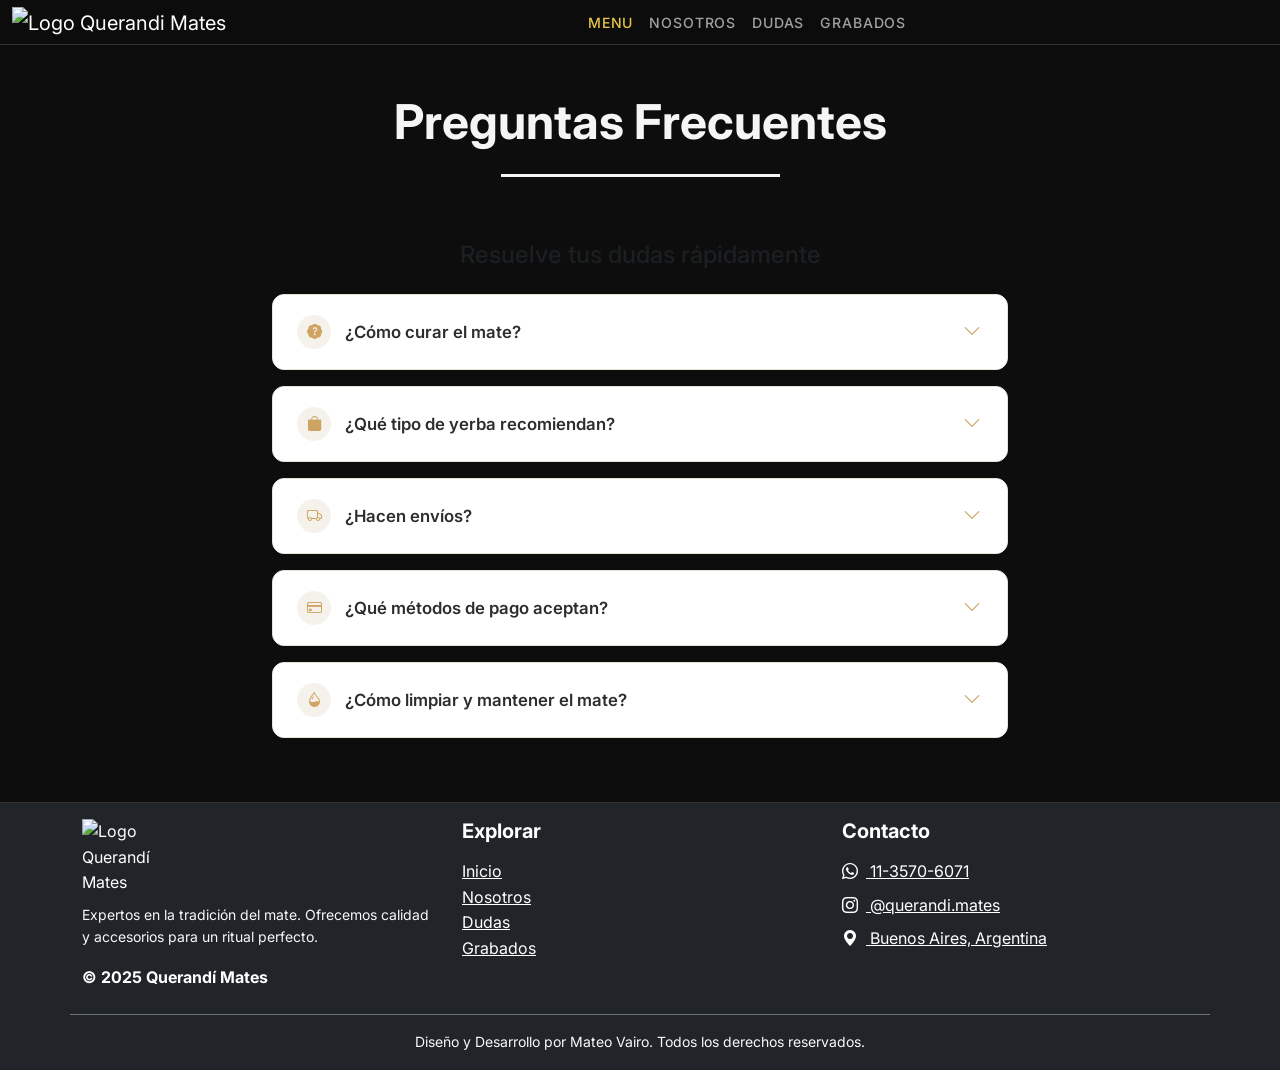
==== dudas.html @ 93b216c9 "Primer commit del nuevo proyecto" ====
<!DOCTYPE html>
<html lang="es">
<head>
<meta charset="UTF-8" />
<meta name="viewport" content="width=device-width, initial-scale=1" />
<link href="https://cdn.jsdelivr.net/npm/bootstrap@5.3.3/dist/css/bootstrap.min.css" rel="stylesheet"/>
<link rel="stylesheet" href="./css/style.css" />
<link rel="icon" href="imagenes/Logo.png" type="image/png">
<link rel="stylesheet" href="https://cdn.jsdelivr.net/npm/bootstrap-icons@1.11.3/font/bootstrap-icons.min.css">
<link rel="preconnect" href="https://fonts.googleapis.com">
<link rel="preconnect" href="https://fonts.gstatic.com" crossorigin>
<link href="https://fonts.googleapis.com/css2?family=Playfair+Display:wght@400;500;600;700&family=Inter:wght@300;400;500;600&display=swap" rel="stylesheet">
<meta name="description" content="Querandí Mates — productos de calidad para disfrutar el ritual del mate. Conocé nuestra historia y encontrá tu compañero ideal.">
<meta name="keywords" content="mate, bombilla, yerba, tienda, artesanal, Argentina">
<title>Querandí Mates | Dudas</title>

</head>
<body>
    <header>
    <nav class="navbar navbar-expand-lg navbar-dark bg-dark py-0">
        <div class="container-fluid">
            
            <button class="navbar-toggler" type="button" data-bs-toggle="collapse" data-bs-target="#navbarSupportedContent" aria-controls="navbarSupportedContent" aria-expanded="false" aria-label="Toggle navigation">
                <span class="navbar-toggler-icon"></span>
            </button>
            
            <a class="navbar-brand mx-auto order-0 order-lg-0" href="index.html">
                <img src="imagenes/Logo.png" alt="Logo Querandi Mates" class="logo-nav">
            </a>

            <div class="collapse navbar-collapse justify-content-center order-1" id="navbarSupportedContent">
                
                <ul class="navbar-nav mb-2 mb-lg-0">
                    <li class="nav-item">
                        <a class="nav-link active" aria-current="page" href="index.html">Menu</a>
                    </li>
                    <li class="nav-item">
                        <a class="nav-link" href="nosotros.html">Nosotros</a>
                    </li>
                    <li class="nav-item">
                        <a class="nav-link" href="dudas.html">Dudas</a>
                    </li>
                    <li class="nav-item">
                        <a class="nav-link" href="grabados.html">Grabados</a>
                    </li>
                </ul>
                
            </div>
            
            <div class="d-flex w-100 d-lg-none"></div>

        </div>
    </nav>
</header>

    <!-- ❓ SECCIÓN PREGUNTAS FRECUENTES (Actualizada con .faq-section) -->
    <main class="faq-section container my-5">
    <h1 class="text-center mb-2 display-5 fw-bold">Preguntas Frecuentes</h1>
    
    <div class="d-flex justify-content-center mb-5">
        <hr class="w-25 border-querandi border-3 opacity-100">
    </div>
    
    <div class="row justify-content-center">
        <div class="col-lg-10 col-xl-8">
            <h2 class="h4 mb-4 text-center text-muted">Resuelve tus dudas rápidamente</h2>
            
            <div class="accordion" id="faqAccordion">
                
                <!-- Pregunta 1 -->
                <div class="accordion-item shadow-sm mb-3">
                    <h2 class="accordion-header">
                        <button class="accordion-button collapsed" type="button" data-bs-toggle="collapse" data-bs-target="#collapseOne" aria-expanded="false" aria-controls="collapseOne">
                            <span class="faq-icon-wrapper"><i class="bi bi-patch-question-fill"></i></span> ¿Cómo curar el mate?
                        </button>
                    </h2>
                    <div id="collapseOne" class="accordion-collapse collapse" data-bs-parent="#faqAccordion">
                        <div class="accordion-body">
                            <p><strong>Cómo curar un mate de calabaza : </strong>Antes del primer uso, llenalo con yerba usada y agua tibia. Dejalo reposar 24 horas, retirás la yerba, raspás suavemente el interior y enjuagalo. Luego, dejalo secar boca arriba en un lugar ventilado. ¡Ya está listo para disfrutar!</p>
                            <p class="mb-0"><strong>Cómo curar un mate de algarrobo : </strong>Antes del primer uso, aplicá una fina capa de aceite vegetal en el interior y dejalo actuar unas horas. Retirá el excedente y listo. Después de cada uso, enjuagalo, secá el exceso de agua y dejalo ventilar para conservar la madera en óptimas condiciones.</p>
                        </div>
                    </div>
                </div>

                <!-- Pregunta 2 -->
                <div class="accordion-item shadow-sm mb-3">
                    <h2 class="accordion-header">
                        <button class="accordion-button collapsed" type="button" data-bs-toggle="collapse" data-bs-target="#collapseTwo" aria-expanded="false" aria-controls="collapseTwo">
                            <span class="faq-icon-wrapper"><i class="bi bi-bag-fill"></i></span> ¿Qué tipo de yerba recomiendan?
                        </button>
                    </h2>
                    <div id="collapseTwo" class="accordion-collapse collapse" data-bs-parent="#faqAccordion">
                        <div class="accordion-body">
                            <dl class="row mb-0">
                                <dt class="col-sm-3 fw-bold">Canarias (sin palo)</dt>
                                <dd class="col-sm-9 text-muted">Uruguaya, intensa y amarga, ideal para quienes buscan un sabor fuerte y duradero. No tiene palo, lo que la hace más concentrada.</dd>
                                
                                <dt class="col-sm-3 fw-bold">Amanda Suave</dt>
                                <dd class="col-sm-9 text-muted">Argentina, con un sabor delicado y equilibrado, perfecta para quienes recién empiezan o prefieren algo más liviano.</dd>
                                
                                <dt class="col-sm-3 fw-bold">La Merced Barbacuá</dt>
                                <dd class="col-sm-9 text-muted mb-0">Sabor neutro y ahumado, ni muy fuerte ni muy suave, excelente para compartir en rondas largas sin saturar el paladar.</dd>
                            </dl>
                        </div>
                    </div>
                </div>

                <!-- Pregunta 3 -->
                <div class="accordion-item shadow-sm mb-3">
                    <h2 class="accordion-header">
                        <button class="accordion-button collapsed" type="button" data-bs-toggle="collapse" data-bs-target="#collapseThree" aria-expanded="false" aria-controls="collapseThree">
                            <span class="faq-icon-wrapper"><i class="bi bi-truck"></i></span> ¿Hacen envíos?
                        </button>
                    </h2>
                    <div id="collapseThree" class="accordion-collapse collapse" data-bs-parent="#faqAccordion">
                        <div class="accordion-body">
                            <p>Sí, realizamos envíos a todo el país a través de Correo Argentino, asegurando cobertura nacional y seguimiento del paquete. También contamos con opciones de mensajería privada según tu ubicación, para mayor comodidad. Los tiempos de entrega pueden variar, pero siempre te mantenemos informado. Tu pedido viaja seguro y llega a donde estés.</p>
                            <a href="https://wa.me/5491135706071" class="btn btn-sm btn-outline-gold mt-2">Consultar costos de envío exactos</a>
                        </div>
                    </div>
                </div>
                
                <!-- Pregunta 4 -->
                <div class="accordion-item shadow-sm mb-3">
                    <h2 class="accordion-header">
                        <button class="accordion-button collapsed" type="button" data-bs-toggle="collapse" data-bs-target="#collapseFive" aria-expanded="false" aria-controls="collapseFive">
                            <span class="faq-icon-wrapper"><i class="bi bi-credit-card"></i></span> ¿Qué métodos de pago aceptan?
                        </button>
                    </h2>
                    <div id="collapseFive" class="accordion-collapse collapse" data-bs-parent="#faqAccordion">
                        <div class="accordion-body">
                            <p>Aceptamos Mercado Pago, tarjetas de crédito/débito y transferencias bancarias.</p>
                            <div class="pagos__icons d-flex gap-3 align-items-center mt-3">
                                <img src="./imagenes/visa.png" alt="Visa" style="max-height: 25px;" />
                                <img src="./imagenes/mastercard.png" alt="Mastercard" style="max-height: 25px;" />
                                <img src="./imagenes/mercadopago.png" alt="Mercado Pago" style="max-height: 35px;" />
                            </div>
                        </div>
                    </div>
                </div>
                
                <!-- Pregunta 5 -->
                <div class="accordion-item shadow-sm mb-3">
                    <h2 class="accordion-header">
                        <button class="accordion-button collapsed" type="button" data-bs-toggle="collapse" data-bs-target="#collapseFour" aria-expanded="false" aria-controls="collapseFour">
                            <span class="faq-icon-wrapper"><i class="bi bi-droplet-half"></i></span> ¿Cómo limpiar y mantener el mate?
                        </button>
                    </h2>
                    <div id="collapseFour" class="accordion-collapse collapse" data-bs-parent="#faqAccordion">
                        <div class="accordion-body">
                            <p class="mb-0">Enjuagalo con agua caliente sin usar detergente. Para mates de calabaza, secá bien el interior después de cada uso y guardalo boca arriba para evitar hongos.</p>
                        </div>
                    </div>
                </div>

            </div>
        </div>
    </div>
</main>

<footer class="bg-dark py-3">
    <div class="container">
        <div class="row">
            
            <div class="col-md-4 mb-4 mb-md-0 text-center text-md-start">
                <img src="./imagenes/Logo.png" alt="Logo Querandí Mates" class="img-fluid mb-2" style="max-width: 80px;">
                <p class="text-light small">
                    Expertos en la tradición del mate. Ofrecemos calidad y accesorios para un ritual perfecto.
                </p>
                <p class="mb-0 fw-bold text-querandi">© 2025 Querandí Mates</p>
            </div>
            
            <div class="col-md-4 mb-4 mb-md-0 text-center text-md-start">
                <h5 class="fw-bold mb-3 text-querandi">Explorar</h5>
                <ul class="list-unstyled">
                    <li>
                        <a href="index.html" class="footer-nav-link">Inicio</a></li>
                    <li>
                        <a href="nosotros.html" class="footer-nav-link">Nosotros</a></li>
                    <li>
                        <a href="dudas.html" class="footer-nav-link">Dudas</a></li>
                    <li>
                        <a class="footer-nav-link" aria-current="page" href="grabados.html">Grabados</a>
                    </li>
                </ul>
            </div>
            
            <div class="col-md-4 text-center text-md-start">
                <h5 class="fw-bold mb-3 text-querandi">Contacto</h5>
                <ul class="list-unstyled">
                    <li class="mb-2">
                        <a href="https://wa.me/5491135706071" class="footer-nav-link" target="_blank">
                            <i class="bi bi-whatsapp me-2"></i> 11-3570-6071
                        </a>
                    </li>
                    <li class="mb-2">
                        <a href="https://www.instagram.com/querandi.mates/" class="footer-nav-link" target="_blank">
                            <i class="bi bi-instagram me-2"></i> @querandi.mates
                        </a>
                    </li>
                    <li class="mb-2">
                        <a href="" class="footer-nav-link">
                            <i class="bi bi-geo-alt-fill me-2"></i> Buenos Aires, Argentina
                        </a>
                    </li>
                </ul>
            </div>
            
        </div>
        
        <div class="row border-top pt-3 mt-4 border-secondary">
            <div class="col-12 text-center">
                <p class="text-light small mb-0">
                    Diseño y Desarrollo por Mateo Vairo. Todos los derechos reservados.
                </p>
            </div>
        </div>
    </div>
</footer>


<script src="https://cdn.jsdelivr.net/npm/bootstrap@5.3.3/dist/js/bootstrap.bundle.min.js"></script>
</body>
</html>
---- css/style.css ----
@charset "UTF-8";
/* ==========================================
   BY NTG — Estilos principales
   ========================================== */
:root {
  --negro: #0D0D0D;
  --gris-osc: #1A1A1A;
  --gris-med: #2A2A2A;
  --gris-brd: #333333;
  --acento: #E8C547;
  --acento-d: #C4A530;
  --blanco: #F5F5F5;
  --texto-suave: #A0A0A0;
  --font-display: 'Bebas Neue', sans-serif;
  --font-body: 'Inter', sans-serif;
  --radius: 10px;
  --trans: 0.28s ease;
}

*, *::before, *::after {
  box-sizing: border-box;
  margin: 0;
  padding: 0;
}

body {
  background: var(--negro);
  color: var(--blanco);
  font-family: var(--font-body);
  line-height: 1.6;
}

/* ── NAVBAR ── */
.navbar {
  background: rgba(13, 13, 13, 0.95) !important;
  border-bottom: 1px solid var(--gris-brd);
}

.navbar-brand img {
  height: 42px;
}

.nav-link {
  color: var(--texto-suave) !important;
  font-size: 0.88rem;
  letter-spacing: 0.06em;
  text-transform: uppercase;
  transition: color var(--trans);
}

.nav-link:hover,
.nav-link.active {
  color: var(--acento) !important;
}

.btn-turno-nav {
  background: var(--acento);
  color: var(--negro) !important;
  font-weight: 700;
  padding: 0.35rem 0.9rem;
  border-radius: 6px;
  font-size: 0.82rem;
  letter-spacing: 0.05em;
  transition: background var(--trans);
}

.btn-turno-nav:hover {
  background: var(--acento-d);
}

/* ── HERO ── */
.hero {
  min-height: 100vh;
  background: linear-gradient(135deg, #0D0D0D 0%, #1a1a1a 50%, #0D0D0D 100%);
  display: flex;
  align-items: center;
  justify-content: center;
  position: relative;
  overflow: hidden;
}

.hero::before {
  content: "";
  position: absolute;
  inset: 0;
  background: repeating-linear-gradient(45deg, transparent, transparent 60px, rgba(232, 197, 71, 0.03) 60px, rgba(232, 197, 71, 0.03) 61px);
  pointer-events: none;
}

.hero-acento-line {
  width: 60px;
  height: 3px;
  background: var(--acento);
  margin: 0 auto 1.5rem;
}

.hero h1 {
  font-family: var(--font-display);
  font-size: clamp(3.5rem, 10vw, 8rem);
  line-height: 0.95;
  letter-spacing: 0.02em;
  color: var(--blanco);
}

.hero h1 span {
  color: var(--acento);
}

.hero p {
  color: var(--texto-suave);
  font-size: 1.05rem;
  max-width: 480px;
  margin: 1.2rem auto 2rem;
}

.btn-hero {
  background: var(--acento);
  color: var(--negro);
  font-weight: 700;
  font-size: 1rem;
  padding: 0.85rem 2.2rem;
  border-radius: var(--radius);
  text-decoration: none;
  display: inline-block;
  transition: transform var(--trans), background var(--trans);
  letter-spacing: 0.04em;
}

.btn-hero:hover {
  background: var(--acento-d);
  transform: translateY(-2px);
  color: var(--negro);
}

/* ── SECCIÓN SERVICIOS ── */
.seccion-titulo {
  font-family: var(--font-display);
  font-size: clamp(2rem, 5vw, 3.2rem);
  letter-spacing: 0.04em;
  color: var(--blanco);
}

.seccion-titulo span {
  color: var(--acento);
}

.separador {
  width: 48px;
  height: 3px;
  background: var(--acento);
  border-radius: 2px;
  margin: 0 auto 2.5rem;
}

/* ── FILTROS ── */
.btn-filtro {
  background: var(--gris-med);
  color: var(--texto-suave);
  border: 1px solid var(--gris-brd);
  border-radius: 50px;
  padding: 0.45rem 1.2rem;
  font-size: 0.82rem;
  cursor: pointer;
  transition: all var(--trans);
  white-space: nowrap;
}

.btn-filtro:hover,
.btn-filtro.activo {
  background: var(--acento);
  color: var(--negro);
  border-color: var(--acento);
  font-weight: 600;
}

/* ── CARDS DE SERVICIO ── */
.servicio-card {
  background: var(--gris-osc);
  border: 1px solid var(--gris-brd);
  border-radius: var(--radius);
  transition: transform var(--trans), border-color var(--trans), box-shadow var(--trans);
  height: 100%;
  display: flex;
  flex-direction: column;
  overflow: hidden;
}

.servicio-card:hover {
  transform: translateY(-5px);
  border-color: var(--acento);
  box-shadow: 0 12px 35px rgba(232, 197, 71, 0.12);
}

.card-badge {
  display: inline-block;
  font-size: 0.72rem;
  font-weight: 600;
  letter-spacing: 0.08em;
  text-transform: uppercase;
  padding: 0.25rem 0.75rem;
  border-radius: 4px;
  margin-bottom: 0.8rem;
}

.badge-polarizado {
  background: rgba(100, 149, 237, 0.15);
  color: #6495ED;
}

.badge-estetica {
  background: rgba(147, 112, 219, 0.15);
  color: #9370DB;
}

.badge-detailing {
  background: rgba(232, 197, 71, 0.15);
  color: var(--acento);
}

.badge-lavado {
  background: rgba(64, 224, 208, 0.15);
  color: #40E0D0;
}

.badge-combo {
  background: rgba(255, 127, 80, 0.15);
  color: #FF7F50;
}

.card-body-byntg {
  padding: 1.4rem;
  flex: 1;
  display: flex;
  flex-direction: column;
}

.card-nombre {
  font-size: 1.05rem;
  font-weight: 600;
  color: var(--blanco);
  margin-bottom: 0.4rem;
}

.card-desc {
  font-size: 0.83rem;
  color: var(--texto-suave);
  flex: 1;
  margin-bottom: 1rem;
}

.card-vehiculos {
  display: flex;
  flex-wrap: wrap;
  gap: 0.35rem;
  margin-bottom: 1rem;
}

.tag-vehiculo {
  font-size: 0.72rem;
  padding: 0.2rem 0.6rem;
  background: var(--gris-med);
  color: var(--texto-suave);
  border-radius: 4px;
  border: 1px solid var(--gris-brd);
}

.card-precio {
  font-family: var(--font-display);
  font-size: 1.8rem;
  color: var(--acento);
  line-height: 1;
  margin-bottom: 1rem;
}

.card-precio small {
  font-family: var(--font-body);
  font-size: 0.72rem;
  color: var(--texto-suave);
  display: block;
  margin-top: 0.2rem;
}

.btn-sacar-turno {
  background: transparent;
  color: var(--acento);
  border: 1.5px solid var(--acento);
  border-radius: var(--radius);
  padding: 0.6rem;
  font-size: 0.88rem;
  font-weight: 600;
  text-align: center;
  cursor: pointer;
  transition: all var(--trans);
  text-decoration: none;
  display: block;
}

.btn-sacar-turno:hover {
  background: var(--acento);
  color: var(--negro);
}

#sinResultados {
  display: none;
  text-align: center;
  padding: 3rem 0;
  color: var(--texto-suave);
  font-size: 1rem;
}

/* ── CTA TURNO ── */
.cta-turno {
  background: linear-gradient(135deg, var(--gris-osc), var(--gris-med));
  border: 1px solid var(--gris-brd);
  border-radius: 16px;
  padding: 3rem 2rem;
  text-align: center;
}

.cta-turno h3 {
  font-family: var(--font-display);
  font-size: 2.2rem;
}

.cta-turno h3 span {
  color: var(--acento);
}

.cta-turno p {
  color: var(--texto-suave);
  max-width: 420px;
  margin: 0.8rem auto 1.8rem;
  font-size: 0.95rem;
}

.btn-cta {
  background: var(--acento);
  color: var(--negro);
  font-weight: 700;
  padding: 0.9rem 2.4rem;
  border-radius: var(--radius);
  text-decoration: none;
  display: inline-block;
  font-size: 1rem;
  transition: background var(--trans), transform var(--trans);
}

.btn-cta:hover {
  background: var(--acento-d);
  transform: translateY(-2px);
  color: var(--negro);
}

/* ── FOOTER ── */
footer {
  background: var(--gris-osc);
  border-top: 1px solid var(--gris-brd);
}

.footer-link {
  color: var(--texto-suave);
  text-decoration: none;
  font-size: 0.88rem;
  display: block;
  margin-bottom: 0.5rem;
  transition: color var(--trans);
}

.footer-link:hover {
  color: var(--acento);
}

.footer-titulo {
  font-family: var(--font-display);
  font-size: 1.2rem;
  color: var(--acento);
  margin-bottom: 1rem;
  letter-spacing: 0.06em;
}

.footer-copy {
  color: var(--texto-suave);
  font-size: 0.78rem;
}

/* ── RESPONSIVE ── */
@media (max-width: 768px) {
  .filtros-scroll {
    overflow-x: auto;
    flex-wrap: nowrap !important;
    padding-bottom: 0.5rem;
  }
  .btn-filtro {
    flex-shrink: 0;
  }
}
.navbar {
  padding: 18px 0;
  background: rgba(255, 255, 255, 0.9);
  backdrop-filter: blur(10px);
  box-shadow: 0 2px 10px rgba(0, 0, 0, 0.05);
}
.navbar .navbar-brand img {
  height: 55px;
}
.navbar .nav-link {
  color: #FFFFFF;
  font-weight: 500;
  transition: 0.4s ease;
  position: relative;
  padding-bottom: 5px;
}
.navbar .nav-link:hover {
  color: #6F4E37;
}
.navbar .nav-link::after {
  content: "";
  position: absolute;
  bottom: 0px;
  left: 0px;
  width: 0px;
  height: 2px;
  background: var(--color-primary);
  transition: var(--transition-base);
}
.navbar .nav-link:hover::after {
  width: 100%;
}

.logo-nav {
  height: 55px;
  width: 55px;
  -o-object-fit: contain;
     object-fit: contain;
  border-radius: 0;
}

.logo {
  transition: transform 0.3s ease;
}
.logo:hover {
  transform: scale(1.05);
}

footer {
  background-color: #1A1A1A;
  color: #FFFFFF;
  padding: 30px 0;
}
footer .footer-nav-link {
  color: #FFFFFF;
  transition: 0.4s ease;
}
footer .footer-nav-link:hover {
  color: #6F4E37;
}

.hero-section {
  width: 100%;
  min-height: 100vh;
  background-image: url("../imagenes/imagen_mate_tradicion.jpg");
  background-size: cover;
  background-position: center;
  position: relative;
  display: flex;
  align-items: center;
  justify-content: center;
  overflow: hidden;
  margin: 0;
  padding: 0;
}
.hero-section .hero-overlay {
  position: absolute;
  inset: 0;
  background: rgba(0, 0, 0, 0.45);
  display: flex;
  align-items: center;
  justify-content: center;
}
.hero-section .hero-content {
  position: relative;
  z-index: 2;
  color: #FFFFFF;
  max-width: 700px;
}
.hero-section .hero-content h1 {
  font-size: 5rem;
  font-weight: 700;
  line-height: 1.1;
  margin-bottom: 25px;
}
.hero-section .hero-content p {
  font-size: 1.3rem;
  line-height: 1.8;
  margin-bottom: 35px;
  color: rgba(255, 255, 255, 0.9);
}
.hero-section .hero-content .btn {
  background-color: #4B3221;
  color: #FFFFFF;
  border: none;
  padding: 14px 36px;
  border-radius: 15px;
  font-weight: 600;
  transition: 0.4s ease;
}
.hero-section .hero-content .btn:hover {
  background-color: #6F4E37;
  transform: translateY(-3px);
}
@media (max-width: 768px) {
  .hero-section {
    min-height: 80vh;
  }
  .hero-section .hero-content h1 {
    font-size: 2.8rem;
  }
  .hero-section .hero-content p {
    font-size: 1rem;
  }
}

.producto img {
  width: 100%;
  height: auto;
  border-radius: 0.5rem;
  transition: transform 0.4s ease;
}
.producto img:hover, .producto img:focus {
  transform: scale(1.05);
}

/* ==========================================================================
   ESTILOS PREMIUM PARA PREGUNTAS FRECUENTES
   ========================================================================== */
.faq-section .accordion-item {
  border: 1px solid #e8e4d8 !important;
  background-color: #ffffff !important;
  border-radius: 12px !important;
  overflow: hidden;
  transition: all 0.3s ease;
}
.faq-section .accordion-item:hover {
  border-color: #cfa361 !important;
  transform: translateY(-2px);
}
.faq-section .accordion-button {
  background-color: #ffffff !important;
  color: #2d2d2d !important;
  font-weight: 600;
  font-size: 1.05rem;
  padding: 20px 24px;
  box-shadow: none !important;
}
.faq-section .accordion-button .faq-icon-wrapper {
  display: inline-flex;
  align-items: center;
  justify-content: center;
  width: 34px;
  height: 34px;
  background-color: #f5f2eb;
  color: #cfa361;
  border-radius: 50%;
  margin-right: 14px;
  font-size: 0.95rem;
  transition: all 0.3s ease;
}
.faq-section .accordion-button::after {
  background-image: url("data:image/svg+xml,%3csvg xmlns='http://www.w3.org/2000/svg' viewBox='0 0 16 16' fill='%23cfa361'%3e%3cpath fill-rule='evenodd' d='M1.646 4.646a.5.5 0 0 1 .708 0L8 10.293l5.646-5.647a.5.5 0 0 1 .708.708l-6 6a.5.5 0 0 1-.708 0l-6-6a.5.5 0 0 1 0-.708z'/%3e%3c/svg%3e") !important;
  background-size: 1.1rem;
}
.faq-section .accordion-button:not(.collapsed) {
  background-color: #fdfcf8 !important;
  color: #cfa361 !important;
}
.faq-section .accordion-button:not(.collapsed) .faq-icon-wrapper {
  background-color: #cfa361;
  color: #ffffff;
}
.faq-section .accordion-body {
  background-color: #ffffff;
  color: #555555 !important;
  font-size: 0.95rem;
  line-height: 1.6;
  padding: 0px 24px 24px 72px; /* Alineado perfecto abajo del texto del título, salteando el ícono */
  border-top: none !important;
}

@media (max-width: 992px) {
  .hero-section .hero-content h1 {
    font-size: 3.5rem;
  }
  .hero-section .hero-content p {
    font-size: 1.1rem;
  }
  .navbar-brand img {
    width: 50px;
  }
}
@media (max-width: 768px) {
  section {
    padding: 60px 0;
  }
  .hero-section {
    min-height: 80vh;
  }
  .hero-section .hero-content h1 {
    font-size: 2.5rem;
  }
  .hero-section .hero-content p {
    font-size: 1rem;
  }
  .card {
    margin-bottom: 20px;
  }
  footer {
    text-align: center;
  }
}
@media (max-width: 576px) {
  .hero-section .hero-content h1 {
    font-size: 2rem;
  }
  .hero-section .hero-content p {
    font-size: 0.95rem;
  }
  .hero-section .hero-content .btn {
    width: 100%;
  }
  .navbar-brand img {
    width: 45px;
  }
}
.hero-nosotros {
  padding: 120px 0 80px;
  text-align: center;
  position: relative;
}
.hero-nosotros::before {
  content: "";
  position: absolute;
  inset: 0;
  background: repeating-linear-gradient(45deg, transparent, transparent 60px, rgba(232, 197, 71, 0.03) 60px, rgba(232, 197, 71, 0.03) 61px);
}
.hero-nosotros h1 {
  font-family: "Bebas Neue", sans-serif;
  font-size: clamp(3rem, 8vw, 6rem);
  line-height: 0.95;
  color: var(--blanco);
}
.hero-nosotros h1 span {
  color: var(--acento);
}
.hero-nosotros p {
  color: var(--texto-suave);
  font-size: 1.05rem;
  max-width: 520px;
  margin: 1.2rem auto 0;
}

.equipo-card {
  background: var(--gris-osc);
  border: 1px solid var(--gris-brd);
  border-radius: 14px;
  overflow: hidden;
  transition: transform 0.28s ease, border-color 0.28s ease, box-shadow 0.28s ease;
}
.equipo-card:hover {
  transform: translateY(-6px);
  border-color: var(--acento);
  box-shadow: 0 16px 40px rgba(232, 197, 71, 0.1);
}

.equipo-foto {
  width: 100%;
  aspect-ratio: 1/1;
  -o-object-fit: cover;
     object-fit: cover;
  display: block;
}

.equipo-foto-placeholder {
  width: 100%;
  aspect-ratio: 1/1;
  background: var(--gris-med);
  display: flex;
  align-items: center;
  justify-content: center;
  font-size: 4rem;
  color: var(--gris-brd);
}

.equipo-info {
  padding: 1.4rem;
}

.equipo-nombre {
  font-family: "Bebas Neue", sans-serif;
  font-size: 1.6rem;
  letter-spacing: 0.06em;
  color: var(--blanco);
  margin-bottom: 0.15rem;
}

.equipo-rol {
  font-size: 0.78rem;
  font-weight: 600;
  letter-spacing: 0.1em;
  text-transform: uppercase;
  color: var(--acento);
  margin-bottom: 0.8rem;
}

.equipo-desc {
  font-size: 0.87rem;
  color: var(--texto-suave);
  line-height: 1.6;
}

.marcas-section {
  padding: 60px 0;
  overflow: hidden;
  background: var(--gris-osc);
  border-top: 1px solid var(--gris-brd);
  border-bottom: 1px solid var(--gris-brd);
}
.marcas-section h2 {
  font-family: "Bebas Neue", sans-serif;
  font-size: clamp(1.8rem, 4vw, 2.6rem);
  letter-spacing: 0.05em;
  color: var(--blanco);
  text-align: center;
  margin-bottom: 0.5rem;
}
.marcas-section h2 span {
  color: var(--acento);
}

.marcas-separador {
  width: 40px;
  height: 3px;
  background: var(--acento);
  border-radius: 2px;
  margin: 0 auto 2.5rem;
}

.track-wrapper {
  -webkit-mask-image: linear-gradient(to right, transparent, black 10%, black 90%, transparent);
  mask-image: linear-gradient(to right, transparent, black 10%, black 90%, transparent);
  overflow: hidden;
}

.marca-track {
  display: flex;
  gap: 2rem;
  width: -moz-max-content;
  width: max-content;
  animation: scroll-marcas 28s linear infinite;
}
.marca-track:hover {
  animation-play-state: paused;
}

@keyframes scroll-marcas {
  from {
    transform: translateX(0);
  }
  to {
    transform: translateX(-50%);
  }
}
.marca-chip {
  background: var(--gris-osc);
  border: 1px solid var(--gris-brd);
  border-radius: 50px;
  padding: 0.7rem 1.6rem;
  white-space: nowrap;
  font-size: 0.88rem;
  font-weight: 500;
  color: var(--texto-suave);
  flex-shrink: 0;
  transition: border-color 0.2s, color 0.2s;
}
.marca-chip i {
  color: var(--acento);
  margin-right: 0.4rem;
}/*# sourceMappingURL=style.css.map */
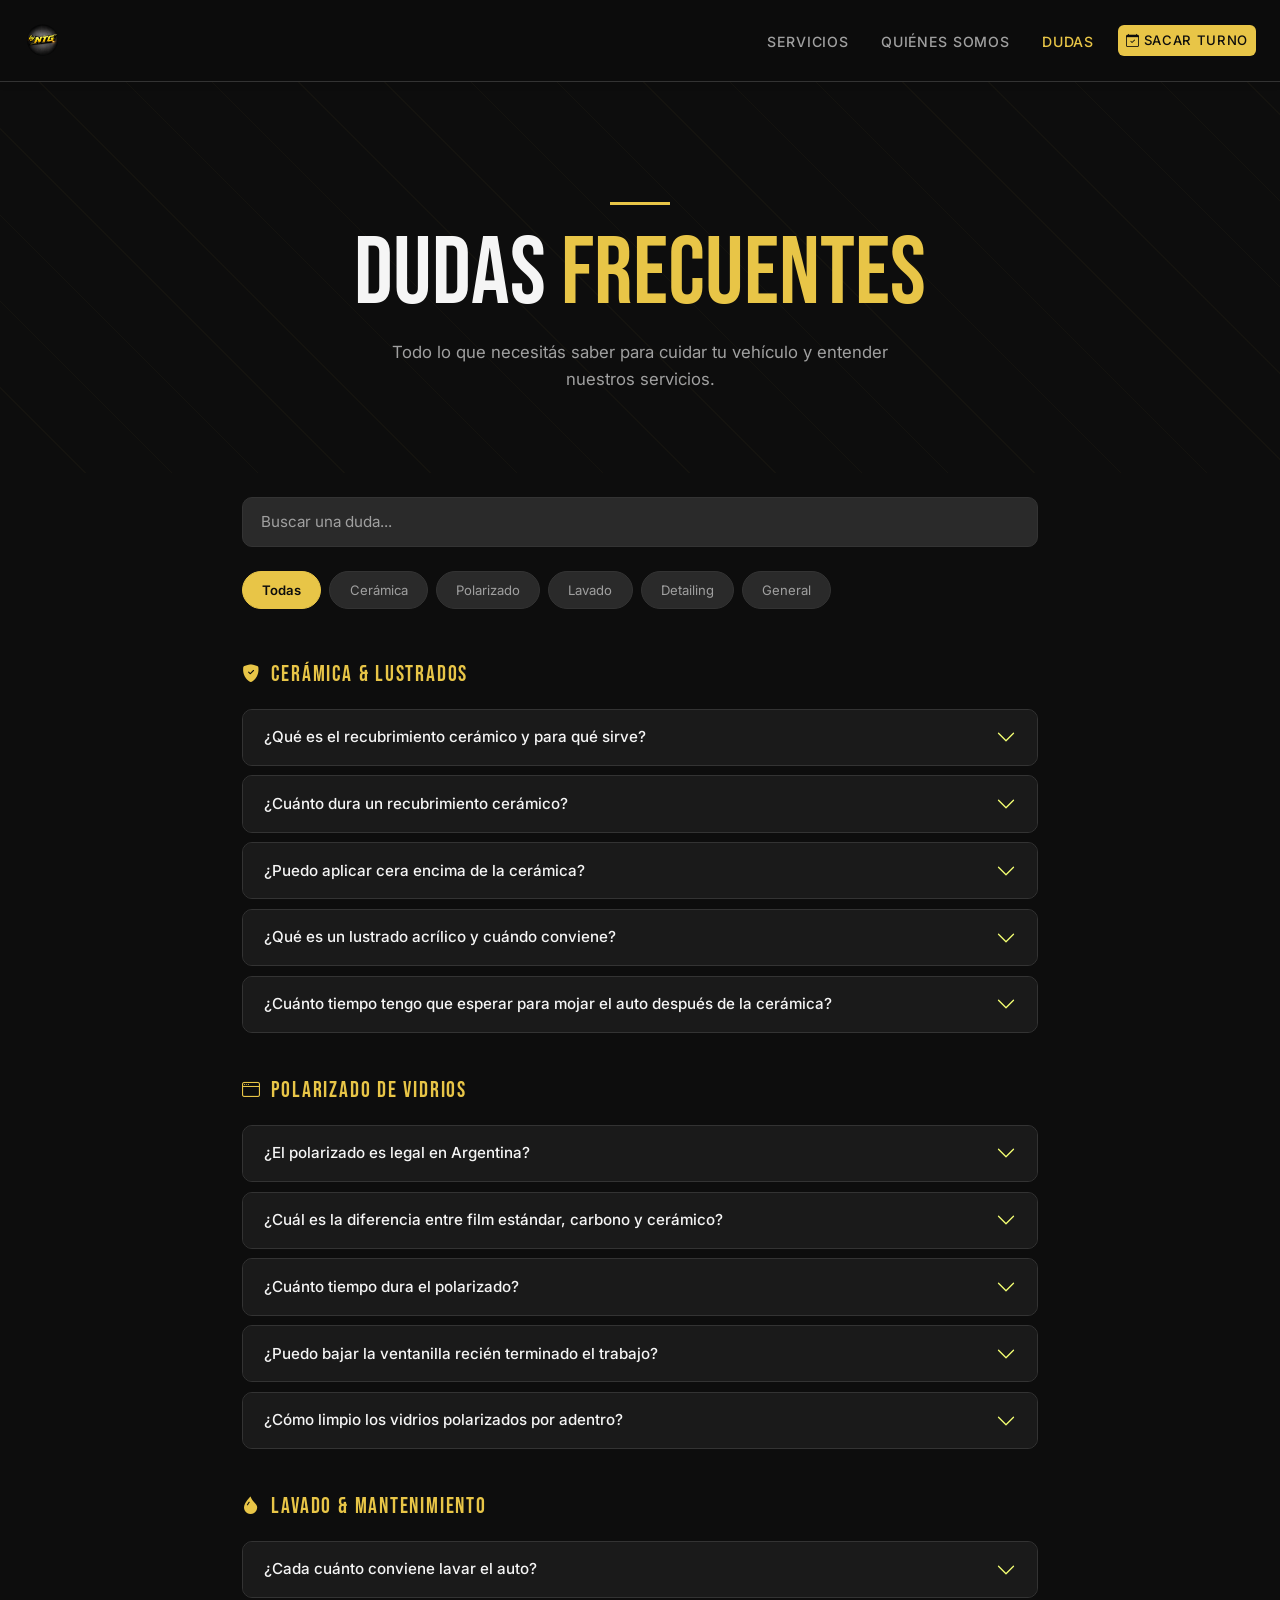
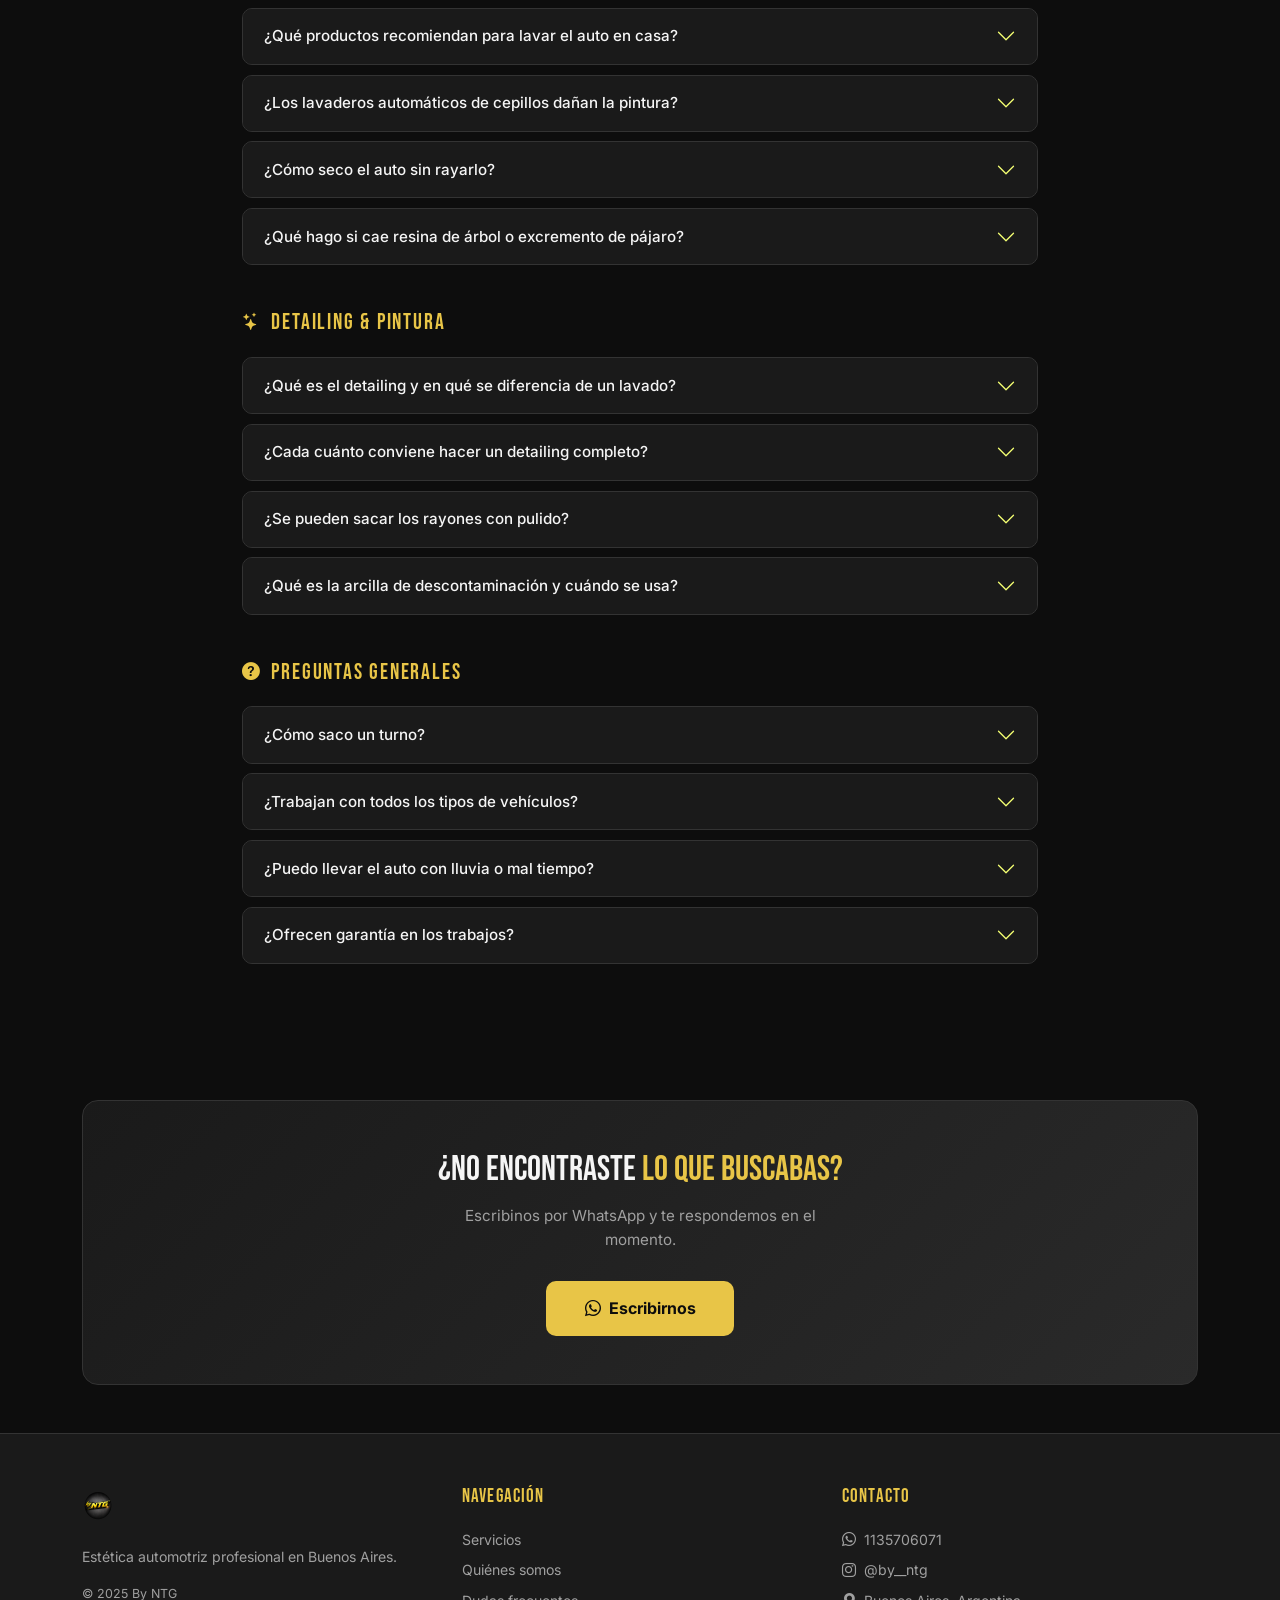
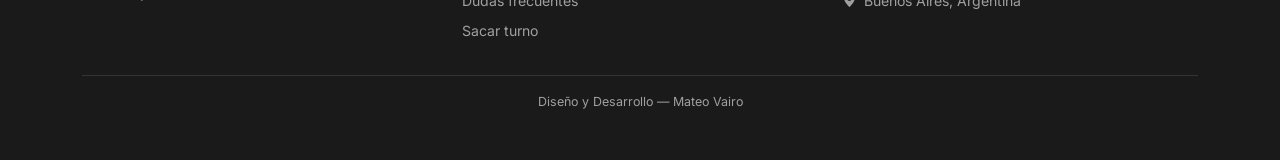
==== commit c16670da: "Actualizaciones" ====
--- a/dudas.html
+++ b/dudas.html
@@ -1,224 +1,484 @@
 <!DOCTYPE html>
 <html lang="es">
 <head>
-<meta charset="UTF-8" />
-<meta name="viewport" content="width=device-width, initial-scale=1" />
-<link href="https://cdn.jsdelivr.net/npm/bootstrap@5.3.3/dist/css/bootstrap.min.css" rel="stylesheet"/>
-<link rel="stylesheet" href="./css/style.css" />
-<link rel="icon" href="imagenes/Logo.png" type="image/png">
-<link rel="stylesheet" href="https://cdn.jsdelivr.net/npm/bootstrap-icons@1.11.3/font/bootstrap-icons.min.css">
-<link rel="preconnect" href="https://fonts.googleapis.com">
-<link rel="preconnect" href="https://fonts.gstatic.com" crossorigin>
-<link href="https://fonts.googleapis.com/css2?family=Playfair+Display:wght@400;500;600;700&family=Inter:wght@300;400;500;600&display=swap" rel="stylesheet">
-<meta name="description" content="Querandí Mates — productos de calidad para disfrutar el ritual del mate. Conocé nuestra historia y encontrá tu compañero ideal.">
-<meta name="keywords" content="mate, bombilla, yerba, tienda, artesanal, Argentina">
-<title>Querandí Mates | Dudas</title>
-
+  <meta charset="UTF-8" />
+  <meta name="viewport" content="width=device-width, initial-scale=1" />
+
+  <link href="https://cdn.jsdelivr.net/npm/bootstrap@5.3.3/dist/css/bootstrap.min.css" rel="stylesheet"/>
+  <link rel="stylesheet" href="https://cdn.jsdelivr.net/npm/bootstrap-icons@1.11.3/font/bootstrap-icons.min.css">
+  <link rel="preconnect" href="https://fonts.googleapis.com">
+  <link rel="preconnect" href="https://fonts.gstatic.com" crossorigin>
+  <link href="https://fonts.googleapis.com/css2?family=Bebas+Neue&family=Inter:wght@300;400;500;600&display=swap" rel="stylesheet">
+  <link rel="stylesheet" href="./css/style.css">
+
+  <link rel="icon" href="./imagenes/logo-byntg.png" type="image/png">
+  <meta name="description" content="By NTG — Dudas frecuentes sobre cuidado y estética automotriz.">
+  <title>By NTG | Dudas</title>
 </head>
 <body>
-    <header>
-    <nav class="navbar navbar-expand-lg navbar-dark bg-dark py-0">
-        <div class="container-fluid">
-            
-            <button class="navbar-toggler" type="button" data-bs-toggle="collapse" data-bs-target="#navbarSupportedContent" aria-controls="navbarSupportedContent" aria-expanded="false" aria-label="Toggle navigation">
-                <span class="navbar-toggler-icon"></span>
-            </button>
-            
-            <a class="navbar-brand mx-auto order-0 order-lg-0" href="index.html">
-                <img src="imagenes/Logo.png" alt="Logo Querandi Mates" class="logo-nav">
+
+<!-- ===== NAVBAR ===== -->
+<header>
+  <nav class="navbar navbar-expand-lg py-2 sticky-top">
+    <div class="container-fluid px-4">
+      <a class="navbar-brand" href="index.html">
+        <img src="./imagenes/logo-byntg.png" alt="By NTG">
+      </a>
+      <button class="navbar-toggler border-0" type="button" data-bs-toggle="collapse" data-bs-target="#navMenu">
+        <span class="navbar-toggler-icon"></span>
+      </button>
+      <div class="collapse navbar-collapse" id="navMenu">
+        <ul class="navbar-nav ms-auto align-items-lg-center gap-lg-3 mb-2 mb-lg-0">
+          <li class="nav-item"><a class="nav-link" href="index.html">Servicios</a></li>
+          <li class="nav-item"><a class="nav-link" href="nosotros.html">Quiénes somos</a></li>
+          <li class="nav-item"><a class="nav-link active" href="dudas.html">Dudas</a></li>
+          <li class="nav-item mt-2 mt-lg-0">
+            <a class="btn-turno-nav nav-link" href="turnos.html">
+              <i class="bi bi-calendar-check me-1"></i>Sacar turno
             </a>
-
-            <div class="collapse navbar-collapse justify-content-center order-1" id="navbarSupportedContent">
-                
-                <ul class="navbar-nav mb-2 mb-lg-0">
-                    <li class="nav-item">
-                        <a class="nav-link active" aria-current="page" href="index.html">Menu</a>
-                    </li>
-                    <li class="nav-item">
-                        <a class="nav-link" href="nosotros.html">Nosotros</a>
-                    </li>
-                    <li class="nav-item">
-                        <a class="nav-link" href="dudas.html">Dudas</a>
-                    </li>
-                    <li class="nav-item">
-                        <a class="nav-link" href="grabados.html">Grabados</a>
-                    </li>
-                </ul>
-                
-            </div>
-            
-            <div class="d-flex w-100 d-lg-none"></div>
-
-        </div>
-    </nav>
+          </li>
+        </ul>
+      </div>
+    </div>
+  </nav>
 </header>
 
-    <!-- ❓ SECCIÓN PREGUNTAS FRECUENTES (Actualizada con .faq-section) -->
-    <main class="faq-section container my-5">
-    <h1 class="text-center mb-2 display-5 fw-bold">Preguntas Frecuentes</h1>
-    
-    <div class="d-flex justify-content-center mb-5">
-        <hr class="w-25 border-querandi border-3 opacity-100">
-    </div>
-    
-    <div class="row justify-content-center">
-        <div class="col-lg-10 col-xl-8">
-            <h2 class="h4 mb-4 text-center text-muted">Resuelve tus dudas rápidamente</h2>
-            
-            <div class="accordion" id="faqAccordion">
-                
-                <!-- Pregunta 1 -->
-                <div class="accordion-item shadow-sm mb-3">
-                    <h2 class="accordion-header">
-                        <button class="accordion-button collapsed" type="button" data-bs-toggle="collapse" data-bs-target="#collapseOne" aria-expanded="false" aria-controls="collapseOne">
-                            <span class="faq-icon-wrapper"><i class="bi bi-patch-question-fill"></i></span> ¿Cómo curar el mate?
-                        </button>
-                    </h2>
-                    <div id="collapseOne" class="accordion-collapse collapse" data-bs-parent="#faqAccordion">
-                        <div class="accordion-body">
-                            <p><strong>Cómo curar un mate de calabaza : </strong>Antes del primer uso, llenalo con yerba usada y agua tibia. Dejalo reposar 24 horas, retirás la yerba, raspás suavemente el interior y enjuagalo. Luego, dejalo secar boca arriba en un lugar ventilado. ¡Ya está listo para disfrutar!</p>
-                            <p class="mb-0"><strong>Cómo curar un mate de algarrobo : </strong>Antes del primer uso, aplicá una fina capa de aceite vegetal en el interior y dejalo actuar unas horas. Retirá el excedente y listo. Después de cada uso, enjuagalo, secá el exceso de agua y dejalo ventilar para conservar la madera en óptimas condiciones.</p>
-                        </div>
-                    </div>
-                </div>
-
-                <!-- Pregunta 2 -->
-                <div class="accordion-item shadow-sm mb-3">
-                    <h2 class="accordion-header">
-                        <button class="accordion-button collapsed" type="button" data-bs-toggle="collapse" data-bs-target="#collapseTwo" aria-expanded="false" aria-controls="collapseTwo">
-                            <span class="faq-icon-wrapper"><i class="bi bi-bag-fill"></i></span> ¿Qué tipo de yerba recomiendan?
-                        </button>
-                    </h2>
-                    <div id="collapseTwo" class="accordion-collapse collapse" data-bs-parent="#faqAccordion">
-                        <div class="accordion-body">
-                            <dl class="row mb-0">
-                                <dt class="col-sm-3 fw-bold">Canarias (sin palo)</dt>
-                                <dd class="col-sm-9 text-muted">Uruguaya, intensa y amarga, ideal para quienes buscan un sabor fuerte y duradero. No tiene palo, lo que la hace más concentrada.</dd>
-                                
-                                <dt class="col-sm-3 fw-bold">Amanda Suave</dt>
-                                <dd class="col-sm-9 text-muted">Argentina, con un sabor delicado y equilibrado, perfecta para quienes recién empiezan o prefieren algo más liviano.</dd>
-                                
-                                <dt class="col-sm-3 fw-bold">La Merced Barbacuá</dt>
-                                <dd class="col-sm-9 text-muted mb-0">Sabor neutro y ahumado, ni muy fuerte ni muy suave, excelente para compartir en rondas largas sin saturar el paladar.</dd>
-                            </dl>
-                        </div>
-                    </div>
-                </div>
-
-                <!-- Pregunta 3 -->
-                <div class="accordion-item shadow-sm mb-3">
-                    <h2 class="accordion-header">
-                        <button class="accordion-button collapsed" type="button" data-bs-toggle="collapse" data-bs-target="#collapseThree" aria-expanded="false" aria-controls="collapseThree">
-                            <span class="faq-icon-wrapper"><i class="bi bi-truck"></i></span> ¿Hacen envíos?
-                        </button>
-                    </h2>
-                    <div id="collapseThree" class="accordion-collapse collapse" data-bs-parent="#faqAccordion">
-                        <div class="accordion-body">
-                            <p>Sí, realizamos envíos a todo el país a través de Correo Argentino, asegurando cobertura nacional y seguimiento del paquete. También contamos con opciones de mensajería privada según tu ubicación, para mayor comodidad. Los tiempos de entrega pueden variar, pero siempre te mantenemos informado. Tu pedido viaja seguro y llega a donde estés.</p>
-                            <a href="https://wa.me/5491135706071" class="btn btn-sm btn-outline-gold mt-2">Consultar costos de envío exactos</a>
-                        </div>
-                    </div>
-                </div>
-                
-                <!-- Pregunta 4 -->
-                <div class="accordion-item shadow-sm mb-3">
-                    <h2 class="accordion-header">
-                        <button class="accordion-button collapsed" type="button" data-bs-toggle="collapse" data-bs-target="#collapseFive" aria-expanded="false" aria-controls="collapseFive">
-                            <span class="faq-icon-wrapper"><i class="bi bi-credit-card"></i></span> ¿Qué métodos de pago aceptan?
-                        </button>
-                    </h2>
-                    <div id="collapseFive" class="accordion-collapse collapse" data-bs-parent="#faqAccordion">
-                        <div class="accordion-body">
-                            <p>Aceptamos Mercado Pago, tarjetas de crédito/débito y transferencias bancarias.</p>
-                            <div class="pagos__icons d-flex gap-3 align-items-center mt-3">
-                                <img src="./imagenes/visa.png" alt="Visa" style="max-height: 25px;" />
-                                <img src="./imagenes/mastercard.png" alt="Mastercard" style="max-height: 25px;" />
-                                <img src="./imagenes/mercadopago.png" alt="Mercado Pago" style="max-height: 35px;" />
-                            </div>
-                        </div>
-                    </div>
-                </div>
-                
-                <!-- Pregunta 5 -->
-                <div class="accordion-item shadow-sm mb-3">
-                    <h2 class="accordion-header">
-                        <button class="accordion-button collapsed" type="button" data-bs-toggle="collapse" data-bs-target="#collapseFour" aria-expanded="false" aria-controls="collapseFour">
-                            <span class="faq-icon-wrapper"><i class="bi bi-droplet-half"></i></span> ¿Cómo limpiar y mantener el mate?
-                        </button>
-                    </h2>
-                    <div id="collapseFour" class="accordion-collapse collapse" data-bs-parent="#faqAccordion">
-                        <div class="accordion-body">
-                            <p class="mb-0">Enjuagalo con agua caliente sin usar detergente. Para mates de calabaza, secá bien el interior después de cada uso y guardalo boca arriba para evitar hongos.</p>
-                        </div>
-                    </div>
-                </div>
-
-            </div>
-        </div>
-    </div>
-</main>
-
-<footer class="bg-dark py-3">
-    <div class="container">
-        <div class="row">
-            
-            <div class="col-md-4 mb-4 mb-md-0 text-center text-md-start">
-                <img src="./imagenes/Logo.png" alt="Logo Querandí Mates" class="img-fluid mb-2" style="max-width: 80px;">
-                <p class="text-light small">
-                    Expertos en la tradición del mate. Ofrecemos calidad y accesorios para un ritual perfecto.
-                </p>
-                <p class="mb-0 fw-bold text-querandi">© 2025 Querandí Mates</p>
-            </div>
-            
-            <div class="col-md-4 mb-4 mb-md-0 text-center text-md-start">
-                <h5 class="fw-bold mb-3 text-querandi">Explorar</h5>
-                <ul class="list-unstyled">
-                    <li>
-                        <a href="index.html" class="footer-nav-link">Inicio</a></li>
-                    <li>
-                        <a href="nosotros.html" class="footer-nav-link">Nosotros</a></li>
-                    <li>
-                        <a href="dudas.html" class="footer-nav-link">Dudas</a></li>
-                    <li>
-                        <a class="footer-nav-link" aria-current="page" href="grabados.html">Grabados</a>
-                    </li>
-                </ul>
-            </div>
-            
-            <div class="col-md-4 text-center text-md-start">
-                <h5 class="fw-bold mb-3 text-querandi">Contacto</h5>
-                <ul class="list-unstyled">
-                    <li class="mb-2">
-                        <a href="https://wa.me/5491135706071" class="footer-nav-link" target="_blank">
-                            <i class="bi bi-whatsapp me-2"></i> 11-3570-6071
-                        </a>
-                    </li>
-                    <li class="mb-2">
-                        <a href="https://www.instagram.com/querandi.mates/" class="footer-nav-link" target="_blank">
-                            <i class="bi bi-instagram me-2"></i> @querandi.mates
-                        </a>
-                    </li>
-                    <li class="mb-2">
-                        <a href="" class="footer-nav-link">
-                            <i class="bi bi-geo-alt-fill me-2"></i> Buenos Aires, Argentina
-                        </a>
-                    </li>
-                </ul>
-            </div>
-            
-        </div>
-        
-        <div class="row border-top pt-3 mt-4 border-secondary">
-            <div class="col-12 text-center">
-                <p class="text-light small mb-0">
-                    Diseño y Desarrollo por Mateo Vairo. Todos los derechos reservados.
-                </p>
-            </div>
-        </div>
-    </div>
+<!-- ===== HERO ===== -->
+<section class="hero-dudas">
+  <div class="container position-relative">
+    <div class="hero-acento-line"></div>
+    <h1>DUDAS <span>FRECUENTES</span></h1>
+    <p>Todo lo que necesitás saber para cuidar tu vehículo y entender nuestros servicios.</p>
+  </div>
+</section>
+
+<!-- ===== CONTENIDO FAQ ===== -->
+<section class="py-4 pb-5">
+  <div class="container" style="max-width: 820px;">
+
+    <!-- Buscador -->
+    <div class="mb-4">
+      <input class="faq-search" type="text" id="buscadorFaq" placeholder="Buscar una duda...">
+    </div>
+
+    <!-- Filtros por categoría -->
+    <div class="d-flex gap-2 mb-5 cats-scroll flex-wrap" id="catsFaq">
+      <button class="cat-btn activo" data-cat="todas">Todas</button>
+      <button class="cat-btn" data-cat="ceramica">Cerámica</button>
+      <button class="cat-btn" data-cat="polarizado">Polarizado</button>
+      <button class="cat-btn" data-cat="lavado">Lavado</button>
+      <button class="cat-btn" data-cat="detailing">Detailing</button>
+      <button class="cat-btn" data-cat="general">General</button>
+    </div>
+
+    <!-- ── GRUPO: CERÁMICA ── -->
+    <div class="faq-grupo" data-cat="ceramica">
+      <p class="faq-grupo-titulo"><i class="bi bi-shield-fill-check"></i>Cerámica & Lustrados</p>
+      <div class="accordion" id="accCeramica">
+
+        <div class="accordion-item" data-pregunta="¿Qué es el recubrimiento cerámico y para qué sirve?">
+          <h2 class="accordion-header">
+            <button class="accordion-button collapsed" type="button" data-bs-toggle="collapse" data-bs-target="#c1">
+              ¿Qué es el recubrimiento cerámico y para qué sirve?
+            </button>
+          </h2>
+          <div id="c1" class="accordion-collapse collapse" data-bs-parent="#accCeramica">
+            <div class="accordion-body">
+              El recubrimiento cerámico es una capa líquida de sílice (SiO2) que se aplica sobre la pintura y al curar forma un escudo duro y transparente. Protege contra rayones leves, lluvia ácida, aves, sol y suciedad. Además hace que el agua resbale sola (<strong>efecto hidrofóbico</strong>) y le da una profundidad de brillo imposible de lograr con cera común.
+            </div>
+          </div>
+        </div>
+
+        <div class="accordion-item" data-pregunta="¿Cuánto dura un recubrimiento cerámico?">
+          <h2 class="accordion-header">
+            <button class="accordion-button collapsed" type="button" data-bs-toggle="collapse" data-bs-target="#c2">
+              ¿Cuánto dura un recubrimiento cerámico?
+            </button>
+          </h2>
+          <div id="c2" class="accordion-collapse collapse" data-bs-parent="#accCeramica">
+            <div class="accordion-body">
+              Depende del producto y el cuidado. Los que aplicamos nosotros tienen una duración de <strong>2 a 5 años</strong> en condiciones normales. Para maximizar la vida útil: lavá el auto cada 2 semanas, evitá lavaderos automáticos de cepillos y no uses detergentes agresivos.
+            </div>
+          </div>
+        </div>
+
+        <div class="accordion-item" data-pregunta="¿Puedo aplicar cera encima de la cerámica?">
+          <h2 class="accordion-header">
+            <button class="accordion-button collapsed" type="button" data-bs-toggle="collapse" data-bs-target="#c3">
+              ¿Puedo aplicar cera encima de la cerámica?
+            </button>
+          </h2>
+          <div id="c3" class="accordion-collapse collapse" data-bs-parent="#accCeramica">
+            <div class="accordion-body">
+              No tiene sentido y puede ser contraproducente. La cerámica ya supera en todo a cualquier cera. Si querés darle mantenimiento, usá un <strong>spray SiO2 de mantenimiento</strong> cada 3 o 4 meses — eso sí potencia la cerámica sin dañarla.
+            </div>
+          </div>
+        </div>
+
+        <div class="accordion-item" data-pregunta="¿Qué es un lustrado acrílico y cuándo conviene?">
+          <h2 class="accordion-header">
+            <button class="accordion-button collapsed" type="button" data-bs-toggle="collapse" data-bs-target="#c4">
+              ¿Qué es un lustrado acrílico y cuándo conviene?
+            </button>
+          </h2>
+          <div id="c4" class="accordion-collapse collapse" data-bs-parent="#accCeramica">
+            <div class="accordion-body">
+              El lustrado acrílico es una protección más económica que la cerámica, ideal para autos que no necesitan el nivel premium. Dura entre <strong>3 y 6 meses</strong> y da buen brillo. Conviene si querés mantener el auto prolijo sin hacer una inversión grande, o como paso previo antes de una cerámica.
+            </div>
+          </div>
+        </div>
+
+        <div class="accordion-item" data-pregunta="¿Cuánto tiempo tengo que esperar para mojar el auto después de la cerámica?">
+          <h2 class="accordion-header">
+            <button class="accordion-button collapsed" type="button" data-bs-toggle="collapse" data-bs-target="#c5">
+              ¿Cuánto tiempo tengo que esperar para mojar el auto después de la cerámica?
+            </button>
+          </h2>
+          <div id="c5" class="accordion-collapse collapse" data-bs-parent="#accCeramica">
+            <div class="accordion-body">
+              Lo ideal es esperar <strong>48 a 72 horas</strong> antes del primer lavado y evitar lluvia fuerte durante ese período. En esas horas el recubrimiento termina de curar y alcanza su dureza máxima. Si llueve un poco no pasa nada, pero evitá lavarlo activamente.
+            </div>
+          </div>
+        </div>
+
+      </div>
+    </div>
+
+    <!-- ── GRUPO: POLARIZADO ── -->
+    <div class="faq-grupo" data-cat="polarizado">
+      <p class="faq-grupo-titulo"><i class="bi bi-window"></i>Polarizado de Vidrios</p>
+      <div class="accordion" id="accPolarizado">
+
+        <div class="accordion-item" data-pregunta="¿El polarizado es legal en Argentina?">
+          <h2 class="accordion-header">
+            <button class="accordion-button collapsed" type="button" data-bs-toggle="collapse" data-bs-target="#p1">
+              ¿El polarizado es legal en Argentina?
+            </button>
+          </h2>
+          <div id="p1" class="accordion-collapse collapse" data-bs-parent="#accPolarizado">
+            <div class="accordion-body">
+              Sí, con condiciones. La ley permite polarizado en las ventanas laterales traseras y el vidrio trasero sin restricción de porcentaje. Para las ventanas delanteras y el parabrisas hay regulaciones según la provincia. Te asesoramos según tu vehículo y zona para que quede todo dentro de la norma.
+            </div>
+          </div>
+        </div>
+
+        <div class="accordion-item" data-pregunta="¿Cuál es la diferencia entre el film estándar, carbono y cerámico?">
+          <h2 class="accordion-header">
+            <button class="accordion-button collapsed" type="button" data-bs-toggle="collapse" data-bs-target="#p2">
+              ¿Cuál es la diferencia entre film estándar, carbono y cerámico?
+            </button>
+          </h2>
+          <div id="p2" class="accordion-collapse collapse" data-bs-parent="#accPolarizado">
+            <div class="accordion-body">
+              <ul>
+                <li><strong>Estándar (teñido):</strong> el más económico, buena oscuridad visual pero menor rechazo de calor.</li>
+                <li><strong>Carbono:</strong> mejor rechazo térmico, sin interferencia de señales (GPS, celular, radio), acabado más mate y premium.</li>
+                <li><strong>Cerámico:</strong> lo mejor del mercado. Máximo rechazo de calor y UV, totalmente transparente en tonos claros, cero interferencias. Garantía extendida.</li>
+              </ul>
+            </div>
+          </div>
+        </div>
+
+        <div class="accordion-item" data-pregunta="¿Cuánto tiempo dura el polarizado?">
+          <h2 class="accordion-header">
+            <button class="accordion-button collapsed" type="button" data-bs-toggle="collapse" data-bs-target="#p3">
+              ¿Cuánto tiempo dura el polarizado?
+            </button>
+          </h2>
+          <div id="p3" class="accordion-collapse collapse" data-bs-parent="#accPolarizado">
+            <div class="accordion-body">
+              Un film bien aplicado dura <strong>entre 5 y 10 años</strong> según la calidad. Los cerámicos que instalamos tienen garantía de 5 años contra burbujeo, decoloración y despegue. El enemigo número uno es rascar el vidrio por adentro con objetos duros o limpiar con productos abrasivos.
+            </div>
+          </div>
+        </div>
+
+        <div class="accordion-item" data-pregunta="¿Puedo bajar la ventanilla recién terminado el trabajo?">
+          <h2 class="accordion-header">
+            <button class="accordion-button collapsed" type="button" data-bs-toggle="collapse" data-bs-target="#p4">
+              ¿Puedo bajar la ventanilla recién terminado el trabajo?
+            </button>
+          </h2>
+          <div id="p4" class="accordion-collapse collapse" data-bs-parent="#accPolarizado">
+            <div class="accordion-body">
+              No. Hay que esperar mínimo <strong>3 a 5 días</strong> antes de bajar las ventanillas. El film necesita ese tiempo para adherirse bien a los bordes del vidrio. Si bajás la ventana antes, el borde del film puede despegarse y arruinar el trabajo.
+            </div>
+          </div>
+        </div>
+
+        <div class="accordion-item" data-pregunta="¿Cómo limpio los vidrios polarizados por adentro?">
+          <h2 class="accordion-header">
+            <button class="accordion-button collapsed" type="button" data-bs-toggle="collapse" data-bs-target="#p5">
+              ¿Cómo limpio los vidrios polarizados por adentro?
+            </button>
+          </h2>
+          <div id="p5" class="accordion-collapse collapse" data-bs-parent="#accPolarizado">
+            <div class="accordion-body">
+              Usá un <strong>paño de microfibra suave</strong> humedecido con agua o un limpiador de vidrios sin amoníaco. El amoníaco destruye el film con el tiempo. Nada de esponjas abrasivas, espátulas ni uñas. Por fuera podés limpiar normalmente.
+            </div>
+          </div>
+        </div>
+
+      </div>
+    </div>
+
+    <!-- ── GRUPO: LAVADO ── -->
+    <div class="faq-grupo" data-cat="lavado">
+      <p class="faq-grupo-titulo"><i class="bi bi-droplet-fill"></i>Lavado & Mantenimiento</p>
+      <div class="accordion" id="accLavado">
+
+        <div class="accordion-item" data-pregunta="¿Cada cuánto conviene lavar el auto?">
+          <h2 class="accordion-header">
+            <button class="accordion-button collapsed" type="button" data-bs-toggle="collapse" data-bs-target="#l1">
+              ¿Cada cuánto conviene lavar el auto?
+            </button>
+          </h2>
+          <div id="l1" class="accordion-collapse collapse" data-bs-parent="#accLavado">
+            <div class="accordion-body">
+              Lo ideal es cada <strong>1 a 2 semanas</strong>. Dejar la suciedad mucho tiempo (barro, excrementos de aves, resina de árboles) daña la pintura aunque no lo notes. Los excrementos de pájaros son especialmente agresivos — si caen, sacálos lo antes posible con agua y microfibra.
+            </div>
+          </div>
+        </div>
+
+        <div class="accordion-item" data-pregunta="¿Qué productos recomiendan para lavar el auto en casa?">
+          <h2 class="accordion-header">
+            <button class="accordion-button collapsed" type="button" data-bs-toggle="collapse" data-bs-target="#l2">
+              ¿Qué productos recomiendan para lavar el auto en casa?
+            </button>
+          </h2>
+          <div id="l2" class="accordion-collapse collapse" data-bs-parent="#accLavado">
+            <div class="accordion-body">
+              <ul>
+                <li><strong>Shampoo automotriz pH neutro</strong> (Meguiar's Gold Class, Gyeon Bathe, Sonax). Nunca detergente de cocina — seca la cera y daña la cerámica.</li>
+                <li><strong>Dos baldes</strong>: uno para el jabón y otro con agua limpia para enjuagar el guante.</li>
+                <li><strong>Guante de lavado de microfibra</strong>, nunca esponja.</li>
+                <li><strong>Paños de microfibra 70/30</strong> para secar. Nada de trapos de tela.</li>
+              </ul>
+            </div>
+          </div>
+        </div>
+
+        <div class="accordion-item" data-pregunta="¿Los lavaderos automáticos de cepillos dañan la pintura?">
+          <h2 class="accordion-header">
+            <button class="accordion-button collapsed" type="button" data-bs-toggle="collapse" data-bs-target="#l3">
+              ¿Los lavaderos automáticos de cepillos dañan la pintura?
+            </button>
+          </h2>
+          <div id="l3" class="accordion-collapse collapse" data-bs-parent="#accLavado">
+            <div class="accordion-body">
+              Sí. Los cepillos rotativos generan micro-rayones en la pintura que se van acumulando con el tiempo. Si tenés cerámica, los cepillos pueden degradar el recubrimiento. Lo mejor siempre es el lavado a mano o lavaderos de alta presión sin contacto.
+            </div>
+          </div>
+        </div>
+
+        <div class="accordion-item" data-pregunta="¿Cómo seco el auto sin rayarlo?">
+          <h2 class="accordion-header">
+            <button class="accordion-button collapsed" type="button" data-bs-toggle="collapse" data-bs-target="#l4">
+              ¿Cómo seco el auto sin rayarlo?
+            </button>
+          </h2>
+          <div id="l4" class="accordion-collapse collapse" data-bs-parent="#accLavado">
+            <div class="accordion-body">
+              Usá paños de <strong>microfibra de secado gruesos</strong> (twist pile o waffle weave). La técnica es dar suaves toquecitos o deslizar sin presión. Si usás un secador de aire o blower, mejor todavía — cero contacto, cero rayones.
+            </div>
+          </div>
+        </div>
+
+        <div class="accordion-item" data-pregunta="¿Qué hago si cae resina de árbol o excremento de pájaro?">
+          <h2 class="accordion-header">
+            <button class="accordion-button collapsed" type="button" data-bs-toggle="collapse" data-bs-target="#l5">
+              ¿Qué hago si cae resina de árbol o excremento de pájaro?
+            </button>
+          </h2>
+          <div id="l5" class="accordion-collapse collapse" data-bs-parent="#accLavado">
+            <div class="accordion-body">
+              Actuá rápido. Humedecé la zona con agua y dejá actuar unos segundos para ablandar. Luego retirá con microfibra <strong>sin frotar fuerte</strong>. Para la resina podés usar un poco de alcohol isopropílico diluido. Si el daño ya está en la pintura, un pulido lo soluciona.
+            </div>
+          </div>
+        </div>
+
+      </div>
+    </div>
+
+    <!-- ── GRUPO: DETAILING ── -->
+    <div class="faq-grupo" data-cat="detailing">
+      <p class="faq-grupo-titulo"><i class="bi bi-stars"></i>Detailing & Pintura</p>
+      <div class="accordion" id="accDetailing">
+
+        <div class="accordion-item" data-pregunta="¿Qué es el detailing y en qué se diferencia de un lavado?">
+          <h2 class="accordion-header">
+            <button class="accordion-button collapsed" type="button" data-bs-toggle="collapse" data-bs-target="#d1">
+              ¿Qué es el detailing y en qué se diferencia de un lavado?
+            </button>
+          </h2>
+          <div id="d1" class="accordion-collapse collapse" data-bs-parent="#accDetailing">
+            <div class="accordion-body">
+              Un lavado limpia la suciedad superficial. El detailing va mucho más profundo: <strong>corrige imperfecciones de la pintura</strong> (rayones, remolinos, marcas de agua), descontamina la carrocería con arcilla, pule y protege. El resultado es una pintura restaurada, no solo limpia.
+            </div>
+          </div>
+        </div>
+
+        <div class="accordion-item" data-pregunta="¿Cada cuánto conviene hacer un detailing completo?">
+          <h2 class="accordion-header">
+            <button class="accordion-button collapsed" type="button" data-bs-toggle="collapse" data-bs-target="#d2">
+              ¿Cada cuánto conviene hacer un detailing completo?
+            </button>
+          </h2>
+          <div id="d2" class="accordion-collapse collapse" data-bs-parent="#accDetailing">
+            <div class="accordion-body">
+              En general <strong>una vez al año</strong> es suficiente para mantener la pintura en buen estado. Si el auto está muy descuidado o vas a aplicar cerámica, es el paso previo obligatorio — la cerámica solo se aplica sobre pintura perfecta.
+            </div>
+          </div>
+        </div>
+
+        <div class="accordion-item" data-pregunta="¿Se pueden sacar los rayones con pulido?">
+          <h2 class="accordion-header">
+            <button class="accordion-button collapsed" type="button" data-bs-toggle="collapse" data-bs-target="#d3">
+              ¿Se pueden sacar los rayones con pulido?
+            </button>
+          </h2>
+          <div id="d3" class="accordion-collapse collapse" data-bs-parent="#accDetailing">
+            <div class="accordion-body">
+              Los rayones superficiales que no llegan a la base se eliminan con pulido. Si el rayón llega a la chapa o se siente al tacto, el pulido los <strong>disimula pero no los elimina</strong> — en ese caso hay que recurrir a pintura.
+            </div>
+          </div>
+        </div>
+
+        <div class="accordion-item" data-pregunta="¿Qué es la arcilla de descontaminación y cuándo se usa?">
+          <h2 class="accordion-header">
+            <button class="accordion-button collapsed" type="button" data-bs-toggle="collapse" data-bs-target="#d4">
+              ¿Qué es la arcilla de descontaminación y cuándo se usa?
+            </button>
+          </h2>
+          <div id="d4" class="accordion-collapse collapse" data-bs-parent="#accDetailing">
+            <div class="accordion-body">
+              Es una barra o disco de arcilla sintética que arrastra partículas metálicas, brea, resina y otros contaminantes incrustados en la pintura que no se van con el lavado. Se usa siempre antes de pulir o aplicar cerámica.
+            </div>
+          </div>
+        </div>
+
+      </div>
+    </div>
+
+    <!-- ── GRUPO: GENERAL ── -->
+    <div class="faq-grupo" data-cat="general">
+      <p class="faq-grupo-titulo"><i class="bi bi-question-circle-fill"></i>Preguntas Generales</p>
+      <div class="accordion" id="accGeneral">
+
+        <div class="accordion-item" data-pregunta="¿Cómo saco un turno?">
+          <h2 class="accordion-header">
+            <button class="accordion-button collapsed" type="button" data-bs-toggle="collapse" data-bs-target="#g1">
+              ¿Cómo saco un turno?
+            </button>
+          </h2>
+          <div id="g1" class="accordion-collapse collapse" data-bs-parent="#accGeneral">
+            <div class="accordion-body">
+              Podés sacar turno directamente desde la sección <a href="turnos.html">Turnos</a> o mandarnos un mensaje por WhatsApp. En menos de 24 hs te confirmamos fecha y horario.
+            </div>
+          </div>
+        </div>
+
+        <div class="accordion-item" data-pregunta="¿Trabajan con todos los tipos de vehículos?">
+          <h2 class="accordion-header">
+            <button class="accordion-button collapsed" type="button" data-bs-toggle="collapse" data-bs-target="#g2">
+              ¿Trabajan con todos los tipos de vehículos?
+            </button>
+          </h2>
+          <div id="g2" class="accordion-collapse collapse" data-bs-parent="#accGeneral">
+            <div class="accordion-body">
+              Sí. Trabajamos con <strong>autos, SUVs, camionetas y motos</strong>. Los precios varían según el tamaño del vehículo.
+            </div>
+          </div>
+        </div>
+
+        <div class="accordion-item" data-pregunta="¿Puedo llevar el auto con lluvia o mal tiempo?">
+          <h2 class="accordion-header">
+            <button class="accordion-button collapsed" type="button" data-bs-toggle="collapse" data-bs-target="#g3">
+              ¿Puedo llevar el auto con lluvia o mal tiempo?
+            </button>
+          </h2>
+          <div id="g3" class="accordion-collapse collapse" data-bs-parent="#accGeneral">
+            <div class="accordion-body">
+              Para lavados y trabajos de interior no hay problema. Para polarizado, cerámica y detailing exterior necesitamos trabajar en seco. Si el día está feo te avisamos para reprogramar sin drama.
+            </div>
+          </div>
+        </div>
+
+        <div class="accordion-item" data-pregunta="¿Ofrecen garantía en los trabajos?">
+          <h2 class="accordion-header">
+            <button class="accordion-button collapsed" type="button" data-bs-toggle="collapse" data-bs-target="#g4">
+              ¿Ofrecen garantía en los trabajos?
+            </button>
+          </h2>
+          <div id="g4" class="accordion-collapse collapse" data-bs-parent="#accGeneral">
+            <div class="accordion-body">
+              Sí. El polarizado cerámico tiene <strong>5 años de garantía</strong> contra burbujeo y despegue. La nano cerámica tiene <strong>2 años</strong>. Para el resto de los servicios, si hay algún problema en los días siguientes nos avisás y lo revisamos sin costo.
+            </div>
+          </div>
+        </div>
+
+      </div>
+    </div>
+
+    <!-- Sin resultados -->
+    <div id="sinResultadosFaq" style="display:none; text-align:center; padding:3rem 0; color:var(--texto-suave);">
+      <i class="bi bi-search d-block mb-2" style="font-size:2rem"></i>
+      No encontramos una pregunta sobre eso.
+      <a href="https://wa.me/1135706071" style="color:var(--acento)">Preguntanos por WhatsApp</a>.
+    </div>
+
+  </div>
+</section>
+
+<!-- ===== CTA ===== -->
+<section class="py-5 px-3">
+  <div class="container">
+    <div class="cta-turno">
+      <h3>¿NO ENCONTRASTE <span>LO QUE BUSCABAS?</span></h3>
+      <p>Escribinos por WhatsApp y te respondemos en el momento.</p>
+      <a href="https://wa.me/1135706071" class="btn-cta" target="_blank">
+        <i class="bi bi-whatsapp me-2"></i>Escribirnos
+      </a>
+    </div>
+  </div>
+</section>
+
+<!-- ===== FOOTER ===== -->
+<footer class="py-5">
+  <div class="container">
+    <div class="row g-4">
+      <div class="col-md-4">
+        <img src="./imagenes/logo-byntg.png" alt="By NTG" style="height:48px; margin-bottom:1rem;">
+        <p class="footer-copy" style="font-size:.88rem;">Estética automotriz profesional en Buenos Aires.</p>
+        <p class="footer-copy mt-1">© 2025 By NTG</p>
+      </div>
+      <div class="col-md-4">
+        <p class="footer-titulo">NAVEGACIÓN</p>
+        <a href="index.html"    class="footer-link">Servicios</a>
+        <a href="nosotros.html" class="footer-link">Quiénes somos</a>
+        <a href="dudas.html"    class="footer-link">Dudas frecuentes</a>
+        <a href="turnos.html"   class="footer-link">Sacar turno</a>
+      </div>
+      <div class="col-md-4">
+        <p class="footer-titulo">CONTACTO</p>
+        <a href="https://wa.me/1135706071" class="footer-link" target="_blank">
+          <i class="bi bi-whatsapp me-2"></i>1135706071
+        </a>
+        <a href="https://www.instagram.com/byntg/" class="footer-link" target="_blank">
+          <i class="bi bi-instagram me-2"></i>@by__ntg
+        </a>
+        <a href="#" class="footer-link">
+          <i class="bi bi-geo-alt-fill me-2"></i>Buenos Aires, Argentina
+        </a>
+      </div>
+    </div>
+    <div class="border-top mt-4 pt-3" style="border-color:var(--gris-brd) !important;">
+      <p class="footer-copy text-center mb-0">Diseño y Desarrollo — Mateo Vairo</p>
+    </div>
+  </div>
 </footer>
 
-
 <script src="https://cdn.jsdelivr.net/npm/bootstrap@5.3.3/dist/js/bootstrap.bundle.min.js"></script>
+<script src="./js/dudas.js"></script>
+
 </body>
 </html>
--- a/css/style.css
+++ b/css/style.css
@@ -530,62 +530,534 @@
   transform: scale(1.05);
 }
 
-/* ==========================================================================
-   ESTILOS PREMIUM PARA PREGUNTAS FRECUENTES
-   ========================================================================== */
-.faq-section .accordion-item {
-  border: 1px solid #e8e4d8 !important;
-  background-color: #ffffff !important;
-  border-radius: 12px !important;
-  overflow: hidden;
-  transition: all 0.3s ease;
-}
-.faq-section .accordion-item:hover {
-  border-color: #cfa361 !important;
-  transform: translateY(-2px);
-}
-.faq-section .accordion-button {
-  background-color: #ffffff !important;
-  color: #2d2d2d !important;
-  font-weight: 600;
+.hero-turnos {
+  padding: 120px 0 80px;
+  text-align: center;
+  position: relative;
+}
+.hero-turnos::before {
+  content: "";
+  position: absolute;
+  inset: 0;
+  background: repeating-linear-gradient(45deg, transparent, transparent 60px, rgba(232, 197, 71, 0.03) 60px, rgba(232, 197, 71, 0.03) 61px);
+}
+.hero-turnos h1 {
+  font-family: "Bebas Neue", sans-serif;
+  font-size: clamp(3rem, 8vw, 6rem);
+  line-height: 0.95;
+  color: var(--blanco);
+}
+.hero-turnos h1 span {
+  color: var(--acento);
+}
+.hero-turnos p {
+  color: var(--texto-suave);
   font-size: 1.05rem;
-  padding: 20px 24px;
-  box-shadow: none !important;
-}
-.faq-section .accordion-button .faq-icon-wrapper {
-  display: inline-flex;
+  max-width: 500px;
+  margin: 1.2rem auto 0;
+}
+
+.turno-form-wrap {
+  background: var(--gris-osc);
+  border: 1px solid var(--gris-brd);
+  border-radius: 16px;
+  padding: 2.5rem;
+  max-width: 700px;
+  margin: 0 auto;
+}
+
+.steps-bar {
+  display: flex;
   align-items: center;
   justify-content: center;
-  width: 34px;
-  height: 34px;
-  background-color: #f5f2eb;
-  color: #cfa361;
+  gap: 0;
+  margin-bottom: 2.5rem;
+}
+
+.step-item {
+  display: flex;
+  flex-direction: column;
+  align-items: center;
+  gap: 0.4rem;
+  position: relative;
+}
+
+.step-circle {
+  width: 36px;
+  height: 36px;
   border-radius: 50%;
-  margin-right: 14px;
+  border: 2px solid var(--gris-brd);
+  background: var(--gris-med);
+  color: var(--texto-suave);
+  font-size: 0.85rem;
+  font-weight: 600;
+  display: flex;
+  align-items: center;
+  justify-content: center;
+  transition: all 0.3s ease;
+  z-index: 1;
+}
+
+.step-label {
+  font-size: 0.72rem;
+  color: var(--texto-suave);
+  text-transform: uppercase;
+  letter-spacing: 0.06em;
+  white-space: nowrap;
+  transition: color 0.3s ease;
+}
+
+.step-line {
+  width: 60px;
+  height: 2px;
+  background: var(--gris-brd);
+  margin: 0 4px;
+  margin-bottom: 22px;
+  transition: background 0.3s ease;
+}
+.step-line.completado {
+  background: var(--acento);
+}
+
+.step-item.activo .step-circle {
+  background: var(--acento);
+  border-color: var(--acento);
+  color: var(--negro);
+}
+
+.step-item.activo .step-label {
+  color: var(--acento);
+}
+
+.step-item.completado .step-circle {
+  background: var(--acento);
+  border-color: var(--acento);
+  color: var(--negro);
+}
+
+.step-item.completado .step-label {
+  color: var(--acento);
+}
+
+.form-seccion {
+  display: none;
+}
+.form-seccion.activa {
+  display: block;
+}
+
+.form-seccion-titulo {
+  font-family: "Bebas Neue", sans-serif;
+  font-size: 1.5rem;
+  letter-spacing: 0.06em;
+  color: var(--blanco);
+  margin-bottom: 1.5rem;
+  padding-bottom: 0.8rem;
+  border-bottom: 1px solid var(--gris-brd);
+}
+.form-seccion-titulo i {
+  color: var(--acento);
+  margin-right: 0.5rem;
+}
+
+.form-label-byntg {
+  font-size: 0.8rem;
+  font-weight: 600;
+  letter-spacing: 0.06em;
+  text-transform: uppercase;
+  color: var(--texto-suave);
+  margin-bottom: 0.4rem;
+  display: block;
+}
+
+.form-control-byntg,
+.form-select-byntg {
+  background: var(--gris-med);
+  color: var(--blanco);
+  border: 1px solid var(--gris-brd);
+  border-radius: var(--radius);
+  padding: 0.75rem 1rem;
+  font-size: 0.92rem;
+  width: 100%;
+  transition: border-color 0.25s, box-shadow 0.25s;
+  -webkit-appearance: none;
+     -moz-appearance: none;
+          appearance: none;
+  font-family: "Inter", sans-serif;
+}
+.form-control-byntg:focus,
+.form-select-byntg:focus {
+  outline: none;
+  border-color: var(--acento);
+  box-shadow: 0 0 0 3px rgba(232, 197, 71, 0.1);
+}
+.form-control-byntg::-moz-placeholder, .form-select-byntg::-moz-placeholder {
+  color: var(--texto-suave);
+}
+.form-control-byntg::placeholder,
+.form-select-byntg::placeholder {
+  color: var(--texto-suave);
+}
+.form-control-byntg.error,
+.form-select-byntg.error {
+  border-color: #e05555;
+}
+
+.form-select-byntg {
+  background-image: url("data:image/svg+xml,%3Csvg xmlns='http://www.w3.org/2000/svg' width='12' height='12' fill='%23E8C547' viewBox='0 0 16 16'%3E%3Cpath d='M7.247 11.14L2.451 5.658C1.885 5.013 2.345 4 3.204 4h9.592a1 1 0 0 1 .753 1.659l-4.796 5.48a1 1 0 0 1-1.506 0z'/%3E%3C/svg%3E");
+  background-repeat: no-repeat;
+  background-position: right 1rem center;
+  padding-right: 2.5rem;
+  cursor: pointer;
+}
+.form-select-byntg option {
+  background: var(--gris-med);
+  color: var(--blanco);
+}
+
+.campo-error-msg {
+  font-size: 0.78rem;
+  color: #e05555;
+  margin-top: 0.3rem;
+  display: none;
+}
+.campo-error-msg.visible {
+  display: block;
+}
+
+.btn-siguiente {
+  background: var(--acento);
+  color: var(--negro);
+  font-weight: 700;
+  padding: 0.8rem 2rem;
+  border: none;
+  border-radius: var(--radius);
   font-size: 0.95rem;
-  transition: all 0.3s ease;
-}
-.faq-section .accordion-button::after {
-  background-image: url("data:image/svg+xml,%3csvg xmlns='http://www.w3.org/2000/svg' viewBox='0 0 16 16' fill='%23cfa361'%3e%3cpath fill-rule='evenodd' d='M1.646 4.646a.5.5 0 0 1 .708 0L8 10.293l5.646-5.647a.5.5 0 0 1 .708.708l-6 6a.5.5 0 0 1-.708 0l-6-6a.5.5 0 0 1 0-.708z'/%3e%3c/svg%3e") !important;
-  background-size: 1.1rem;
-}
-.faq-section .accordion-button:not(.collapsed) {
-  background-color: #fdfcf8 !important;
-  color: #cfa361 !important;
-}
-.faq-section .accordion-button:not(.collapsed) .faq-icon-wrapper {
-  background-color: #cfa361;
-  color: #ffffff;
-}
-.faq-section .accordion-body {
-  background-color: #ffffff;
-  color: #555555 !important;
+  cursor: pointer;
+  transition: background 0.25s, transform 0.25s;
+}
+.btn-siguiente:hover {
+  background: var(--acento-d);
+  transform: translateY(-1px);
+}
+
+.btn-anterior {
+  background: transparent;
+  color: var(--texto-suave);
+  font-weight: 500;
+  padding: 0.8rem 1.5rem;
+  border: 1px solid var(--gris-brd);
+  border-radius: var(--radius);
   font-size: 0.95rem;
-  line-height: 1.6;
-  padding: 0px 24px 24px 72px; /* Alineado perfecto abajo del texto del título, salteando el ícono */
-  border-top: none !important;
-}
-
+  cursor: pointer;
+  transition: border-color 0.25s, color 0.25s;
+}
+.btn-anterior:hover {
+  border-color: var(--acento);
+  color: var(--acento);
+}
+
+.servicios-grid {
+  display: grid;
+  grid-template-columns: repeat(auto-fill, minmax(200px, 1fr));
+  gap: 0.6rem;
+  max-height: 320px;
+  overflow-y: auto;
+  padding-right: 0.3rem;
+}
+.servicios-grid::-webkit-scrollbar {
+  width: 4px;
+}
+.servicios-grid::-webkit-scrollbar-track {
+  background: var(--gris-med);
+}
+.servicios-grid::-webkit-scrollbar-thumb {
+  background: var(--gris-brd);
+  border-radius: 2px;
+}
+
+.servicio-chip {
+  background: var(--gris-med);
+  border: 1px solid var(--gris-brd);
+  border-radius: var(--radius);
+  padding: 0.7rem 0.9rem;
+  font-size: 0.82rem;
+  color: var(--texto-suave);
+  cursor: pointer;
+  transition: all 0.2s ease;
+  text-align: left;
+  line-height: 1.3;
+}
+.servicio-chip:hover {
+  border-color: var(--acento);
+  color: var(--blanco);
+}
+.servicio-chip.seleccionado {
+  background: rgba(232, 197, 71, 0.12);
+  border-color: var(--acento);
+  color: var(--acento);
+  font-weight: 600;
+}
+.servicio-chip .chip-cat {
+  font-size: 0.68rem;
+  text-transform: uppercase;
+  letter-spacing: 0.07em;
+  color: var(--texto-suave);
+  display: block;
+  margin-bottom: 0.2rem;
+}
+.servicio-chip.seleccionado .chip-cat {
+  color: var(--acento-d);
+}
+
+.horas-grid {
+  display: grid;
+  grid-template-columns: repeat(auto-fill, minmax(90px, 1fr));
+  gap: 0.5rem;
+  max-height: 200px;
+  overflow-y: auto;
+}
+
+.hora-chip {
+  background: var(--gris-med);
+  border: 1px solid var(--gris-brd);
+  color: var(--blanco);
+  border-radius: var(--radius);
+  padding: 0.5rem;
+  font-size: 0.85rem;
+  font-weight: 500;
+  text-align: center;
+  cursor: pointer;
+  transition: all 0.2s ease;
+}
+.hora-chip:hover:not(.deshabilitado) {
+  border-color: var(--acento);
+  color: var(--acento);
+}
+.hora-chip.seleccionado {
+  background: var(--acento);
+  border-color: var(--acento);
+  color: var(--negro);
+  font-weight: 600;
+}
+.hora-chip.deshabilitado {
+  background: #111111;
+  border-color: #222222;
+  color: #444444;
+  text-decoration: line-through;
+  cursor: not-allowed;
+  opacity: 0.4;
+}
+
+.resumen-box {
+  background: var(--gris-med);
+  border: 1px solid var(--gris-brd);
+  border-radius: var(--radius);
+  padding: 1.4rem;
+  margin-bottom: 1.5rem;
+}
+
+.resumen-titulo {
+  font-family: "Bebas Neue", sans-serif;
+  font-size: 1rem;
+  letter-spacing: 0.08em;
+  color: var(--acento);
+  margin-bottom: 0.8rem;
+}
+
+.resumen-fila {
+  display: flex;
+  justify-content: space-between;
+  font-size: 0.88rem;
+  margin-bottom: 0.4rem;
+  color: var(--texto-suave);
+}
+.resumen-fila span:last-child {
+  color: var(--blanco);
+  font-weight: 500;
+}
+
+.turno-success {
+  display: none;
+  text-align: center;
+  padding: 3rem 1rem;
+}
+.turno-success.visible {
+  display: block;
+}
+.turno-success .success-icon {
+  font-size: 3.5rem;
+  color: var(--acento);
+  margin-bottom: 1rem;
+}
+.turno-success h3 {
+  font-family: "Bebas Neue", sans-serif;
+  font-size: 2rem;
+  color: var(--blanco);
+  margin-bottom: 0.5rem;
+}
+.turno-success p {
+  color: var(--texto-suave);
+  font-size: 0.95rem;
+}
+
+@media (max-width: 600px) {
+  .turno-form-wrap {
+    padding: 1.5rem 1rem;
+  }
+  .step-line {
+    width: 25px;
+  }
+  .step-label {
+    font-size: 0.65rem;
+  }
+  .servicios-grid {
+    grid-template-columns: 1fr 1fr;
+  }
+}
+.hero-dudas {
+  padding: 120px 0 80px;
+  text-align: center;
+  position: relative;
+}
+.hero-dudas::before {
+  content: "";
+  position: absolute;
+  inset: 0;
+  background: repeating-linear-gradient(45deg, transparent, transparent 60px, rgba(232, 197, 71, 0.03) 60px, rgba(232, 197, 71, 0.03) 61px);
+}
+.hero-dudas h1 {
+  font-family: "Bebas Neue", sans-serif;
+  font-size: clamp(3rem, 8vw, 6rem);
+  line-height: 0.95;
+  color: var(--blanco);
+}
+.hero-dudas h1 span {
+  color: var(--acento);
+}
+.hero-dudas p {
+  color: var(--texto-suave);
+  font-size: 1.05rem;
+  max-width: 500px;
+  margin: 1.2rem auto 0;
+}
+
+.cat-btn {
+  background: var(--gris-med);
+  color: var(--texto-suave);
+  border: 1px solid var(--gris-brd);
+  border-radius: 50px;
+  padding: 0.45rem 1.2rem;
+  font-size: 0.82rem;
+  cursor: pointer;
+  transition: all 0.25s ease;
+  white-space: nowrap;
+}
+.cat-btn:hover, .cat-btn.activo {
+  background: var(--acento);
+  color: var(--negro);
+  border-color: var(--acento);
+  font-weight: 600;
+}
+
+.faq-search {
+  background: var(--gris-med);
+  color: var(--blanco);
+  border: 1px solid var(--gris-brd);
+  border-radius: var(--radius);
+  padding: 0.75rem 1.1rem;
+  font-size: 0.95rem;
+  width: 100%;
+  transition: border-color 0.25s;
+}
+.faq-search:focus {
+  outline: none;
+  border-color: var(--acento);
+}
+.faq-search::-moz-placeholder {
+  color: var(--texto-suave);
+}
+.faq-search::placeholder {
+  color: var(--texto-suave);
+}
+
+.faq-grupo {
+  margin-bottom: 2.5rem;
+}
+.faq-grupo.oculto {
+  display: none;
+}
+
+.faq-grupo-titulo {
+  font-family: "Bebas Neue", sans-serif;
+  font-size: 1.4rem;
+  letter-spacing: 0.08em;
+  color: var(--acento);
+  margin-bottom: 1rem;
+  display: flex;
+  align-items: center;
+  gap: 0.6rem;
+}
+.faq-grupo-titulo i {
+  font-size: 1.1rem;
+}
+
+.accordion-item {
+  background: var(--gris-osc) !important;
+  border: 1px solid var(--gris-brd) !important;
+  border-radius: var(--radius) !important;
+  margin-bottom: 0.6rem;
+  overflow: hidden;
+}
+
+.accordion-button {
+  background: var(--gris-osc) !important;
+  color: var(--blanco) !important;
+  font-size: 0.95rem;
+  font-weight: 500;
+  padding: 1.1rem 1.3rem;
+  box-shadow: none !important;
+}
+.accordion-button:not(.collapsed) {
+  color: var(--acento) !important;
+  border-bottom: 1px solid var(--gris-brd);
+}
+.accordion-button::after {
+  filter: invert(1) sepia(1) saturate(3) hue-rotate(5deg);
+}
+
+.accordion-body {
+  background: var(--gris-osc);
+  color: var(--texto-suave);
+  font-size: 0.9rem;
+  line-height: 1.7;
+  padding: 1rem 1.3rem 1.2rem;
+}
+.accordion-body strong {
+  color: var(--blanco);
+}
+.accordion-body a {
+  color: var(--acento);
+}
+.accordion-body ul {
+  padding-left: 1.2rem;
+  margin-top: 0.4rem;
+  margin-bottom: 0;
+}
+.accordion-body ul li {
+  margin-bottom: 0.3rem;
+}
+
+@media (max-width: 768px) {
+  .cats-scroll {
+    overflow-x: auto;
+    flex-wrap: nowrap !important;
+    padding-bottom: 0.5rem;
+  }
+  .cat-btn {
+    flex-shrink: 0;
+  }
+}
 @media (max-width: 992px) {
   .hero-section .hero-content h1 {
     font-size: 3.5rem;
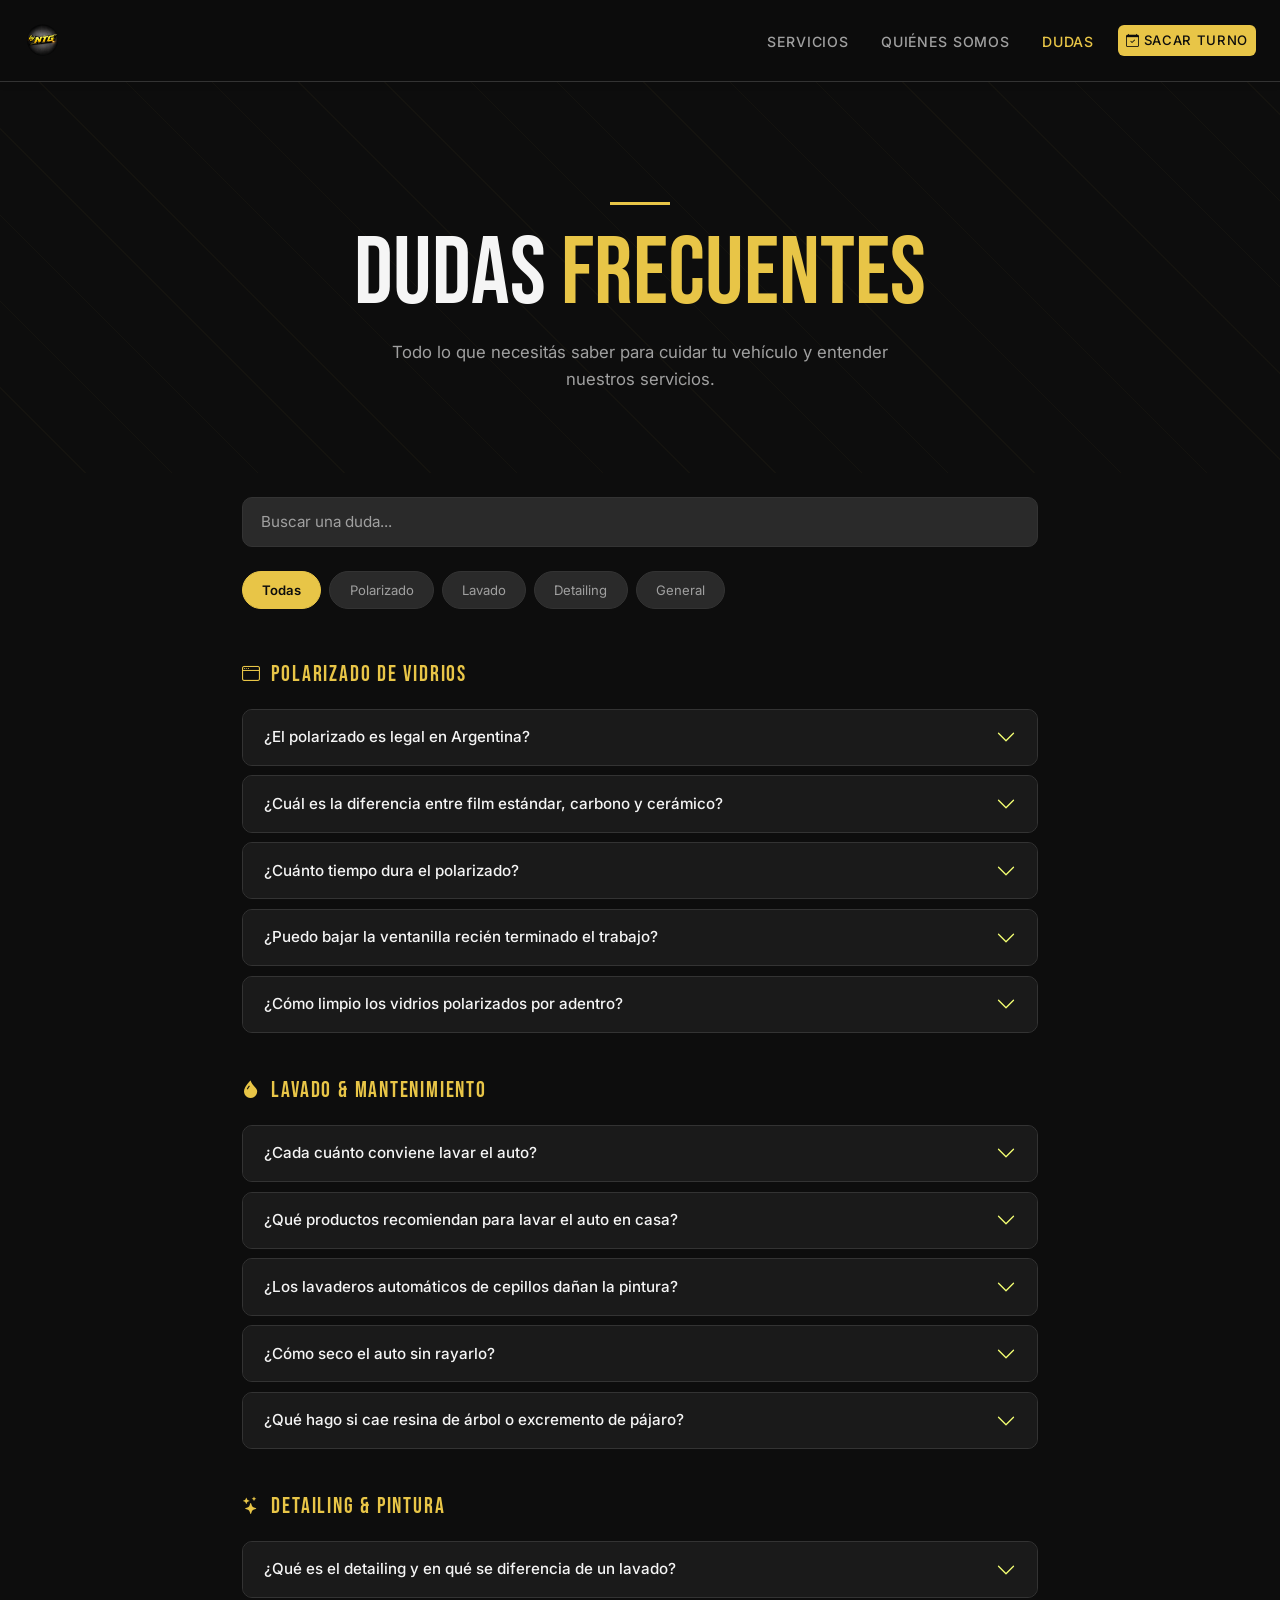
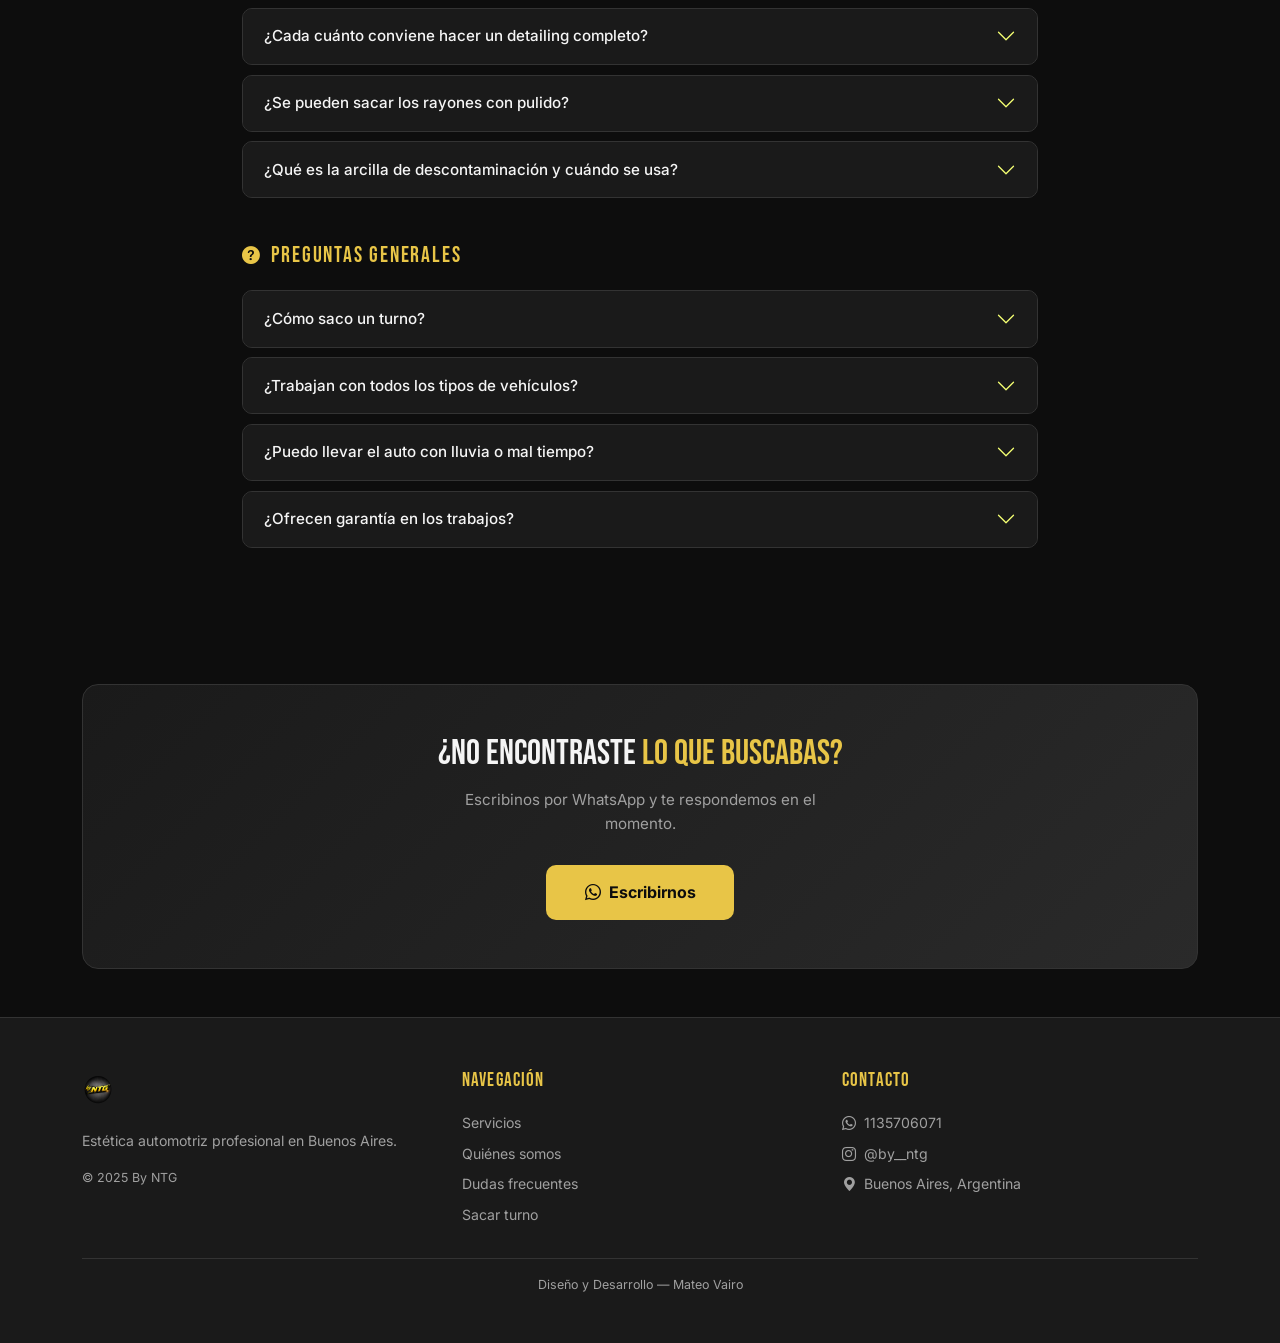
==== commit 7dbf5b15: "Cambios en la seccion dudas" ====
--- a/dudas.html
+++ b/dudas.html
@@ -64,86 +64,12 @@
     <!-- Filtros por categoría -->
     <div class="d-flex gap-2 mb-5 cats-scroll flex-wrap" id="catsFaq">
       <button class="cat-btn activo" data-cat="todas">Todas</button>
-      <button class="cat-btn" data-cat="ceramica">Cerámica</button>
       <button class="cat-btn" data-cat="polarizado">Polarizado</button>
       <button class="cat-btn" data-cat="lavado">Lavado</button>
       <button class="cat-btn" data-cat="detailing">Detailing</button>
       <button class="cat-btn" data-cat="general">General</button>
     </div>
 
-    <!-- ── GRUPO: CERÁMICA ── -->
-    <div class="faq-grupo" data-cat="ceramica">
-      <p class="faq-grupo-titulo"><i class="bi bi-shield-fill-check"></i>Cerámica & Lustrados</p>
-      <div class="accordion" id="accCeramica">
-
-        <div class="accordion-item" data-pregunta="¿Qué es el recubrimiento cerámico y para qué sirve?">
-          <h2 class="accordion-header">
-            <button class="accordion-button collapsed" type="button" data-bs-toggle="collapse" data-bs-target="#c1">
-              ¿Qué es el recubrimiento cerámico y para qué sirve?
-            </button>
-          </h2>
-          <div id="c1" class="accordion-collapse collapse" data-bs-parent="#accCeramica">
-            <div class="accordion-body">
-              El recubrimiento cerámico es una capa líquida de sílice (SiO2) que se aplica sobre la pintura y al curar forma un escudo duro y transparente. Protege contra rayones leves, lluvia ácida, aves, sol y suciedad. Además hace que el agua resbale sola (<strong>efecto hidrofóbico</strong>) y le da una profundidad de brillo imposible de lograr con cera común.
-            </div>
-          </div>
-        </div>
-
-        <div class="accordion-item" data-pregunta="¿Cuánto dura un recubrimiento cerámico?">
-          <h2 class="accordion-header">
-            <button class="accordion-button collapsed" type="button" data-bs-toggle="collapse" data-bs-target="#c2">
-              ¿Cuánto dura un recubrimiento cerámico?
-            </button>
-          </h2>
-          <div id="c2" class="accordion-collapse collapse" data-bs-parent="#accCeramica">
-            <div class="accordion-body">
-              Depende del producto y el cuidado. Los que aplicamos nosotros tienen una duración de <strong>2 a 5 años</strong> en condiciones normales. Para maximizar la vida útil: lavá el auto cada 2 semanas, evitá lavaderos automáticos de cepillos y no uses detergentes agresivos.
-            </div>
-          </div>
-        </div>
-
-        <div class="accordion-item" data-pregunta="¿Puedo aplicar cera encima de la cerámica?">
-          <h2 class="accordion-header">
-            <button class="accordion-button collapsed" type="button" data-bs-toggle="collapse" data-bs-target="#c3">
-              ¿Puedo aplicar cera encima de la cerámica?
-            </button>
-          </h2>
-          <div id="c3" class="accordion-collapse collapse" data-bs-parent="#accCeramica">
-            <div class="accordion-body">
-              No tiene sentido y puede ser contraproducente. La cerámica ya supera en todo a cualquier cera. Si querés darle mantenimiento, usá un <strong>spray SiO2 de mantenimiento</strong> cada 3 o 4 meses — eso sí potencia la cerámica sin dañarla.
-            </div>
-          </div>
-        </div>
-
-        <div class="accordion-item" data-pregunta="¿Qué es un lustrado acrílico y cuándo conviene?">
-          <h2 class="accordion-header">
-            <button class="accordion-button collapsed" type="button" data-bs-toggle="collapse" data-bs-target="#c4">
-              ¿Qué es un lustrado acrílico y cuándo conviene?
-            </button>
-          </h2>
-          <div id="c4" class="accordion-collapse collapse" data-bs-parent="#accCeramica">
-            <div class="accordion-body">
-              El lustrado acrílico es una protección más económica que la cerámica, ideal para autos que no necesitan el nivel premium. Dura entre <strong>3 y 6 meses</strong> y da buen brillo. Conviene si querés mantener el auto prolijo sin hacer una inversión grande, o como paso previo antes de una cerámica.
-            </div>
-          </div>
-        </div>
-
-        <div class="accordion-item" data-pregunta="¿Cuánto tiempo tengo que esperar para mojar el auto después de la cerámica?">
-          <h2 class="accordion-header">
-            <button class="accordion-button collapsed" type="button" data-bs-toggle="collapse" data-bs-target="#c5">
-              ¿Cuánto tiempo tengo que esperar para mojar el auto después de la cerámica?
-            </button>
-          </h2>
-          <div id="c5" class="accordion-collapse collapse" data-bs-parent="#accCeramica">
-            <div class="accordion-body">
-              Lo ideal es esperar <strong>48 a 72 horas</strong> antes del primer lavado y evitar lluvia fuerte durante ese período. En esas horas el recubrimiento termina de curar y alcanza su dureza máxima. Si llueve un poco no pasa nada, pero evitá lavarlo activamente.
-            </div>
-          </div>
-        </div>
-
-      </div>
-    </div>
-
     <!-- ── GRUPO: POLARIZADO ── -->
     <div class="faq-grupo" data-cat="polarizado">
       <p class="faq-grupo-titulo"><i class="bi bi-window"></i>Polarizado de Vidrios</p>
@@ -173,7 +99,7 @@
               <ul>
                 <li><strong>Estándar (teñido):</strong> el más económico, buena oscuridad visual pero menor rechazo de calor.</li>
                 <li><strong>Carbono:</strong> mejor rechazo térmico, sin interferencia de señales (GPS, celular, radio), acabado más mate y premium.</li>
-                <li><strong>Cerámico:</strong> lo mejor del mercado. Máximo rechazo de calor y UV, totalmente transparente en tonos claros, cero interferencias. Garantía extendida.</li>
+                <li><strong>Cerámico:</strong> lo mejor del mercado. Máximo rechazo de calor y UV, totalmente transparente en tonos claros, cero interferencias.</li>
               </ul>
             </div>
           </div>
@@ -187,7 +113,7 @@
           </h2>
           <div id="p3" class="accordion-collapse collapse" data-bs-parent="#accPolarizado">
             <div class="accordion-body">
-              Un film bien aplicado dura <strong>entre 5 y 10 años</strong> según la calidad. Los cerámicos que instalamos tienen garantía de 5 años contra burbujeo, decoloración y despegue. El enemigo número uno es rascar el vidrio por adentro con objetos duros o limpiar con productos abrasivos.
+              Un film bien aplicado dura <strong>entre 5 y 10 años</strong> según la calidad.
             </div>
           </div>
         </div>
@@ -411,7 +337,7 @@
           </h2>
           <div id="g4" class="accordion-collapse collapse" data-bs-parent="#accGeneral">
             <div class="accordion-body">
-              Sí. El polarizado cerámico tiene <strong>5 años de garantía</strong> contra burbujeo y despegue. La nano cerámica tiene <strong>2 años</strong>. Para el resto de los servicios, si hay algún problema en los días siguientes nos avisás y lo revisamos sin costo.
+              Sí. Ofrecemos garantia en nuestros trabajos siempre mientras <strong>el error sea nuestro</strong>
             </div>
           </div>
         </div>
@@ -463,7 +389,7 @@
         <a href="https://wa.me/1135706071" class="footer-link" target="_blank">
           <i class="bi bi-whatsapp me-2"></i>1135706071
         </a>
-        <a href="https://www.instagram.com/byntg/" class="footer-link" target="_blank">
+        <a href="https://www.instagram.com/by__ntg?igsh=MWk4cTJ5bm9mM2hoMQ==" class="footer-link" target="_blank">
           <i class="bi bi-instagram me-2"></i>@by__ntg
         </a>
         <a href="#" class="footer-link">
--- a/css/style.css
+++ b/css/style.css
@@ -207,6 +207,11 @@
   color: #6495ED;
 }
 
+.badge-abrillantado {
+  background: rgba(46, 204, 113, 0.15);
+  color: #2ECC71;
+}
+
 .badge-estetica {
   background: rgba(147, 112, 219, 0.15);
   color: #9370DB;
@@ -389,11 +394,39 @@
     overflow-x: auto;
     flex-wrap: nowrap !important;
     padding-bottom: 0.5rem;
+    scrollbar-width: none;
+    -ms-overflow-style: none;
+  }
+  .filtros-scroll::-webkit-scrollbar {
+    display: none;
   }
   .btn-filtro {
     flex-shrink: 0;
   }
 }
+.navbar-toggler {
+  border-color: #ffcc00 !important; /* Le da borde amarillo al botón */
+}
+
+.navbar-toggler-icon {
+  /* Este filtro transforma el icono negro original a Blanco / Amarillo brillante */
+  filter: invert(85%) sepia(50%) saturate(2000%) hue-rotate(10deg) brightness(100%);
+}
+
+.filtros-wrapper {
+  position: relative;
+}
+.filtros-wrapper::after {
+  content: "";
+  position: absolute;
+  top: 0;
+  right: 0;
+  width: 60px;
+  height: 100%;
+  background: linear-gradient(to right, transparent, var(--negro));
+  pointer-events: none;
+}
+
 .navbar {
   padding: 18px 0;
   background: rgba(255, 255, 255, 0.9);
@@ -915,6 +948,103 @@
     grid-template-columns: 1fr 1fr;
   }
 }
+.custom-calendar {
+  background: var(--gris-med);
+  border: 1px solid var(--gris-brd);
+  border-radius: var(--radius);
+  padding: 1.2rem;
+  -webkit-user-select: none;
+     -moz-user-select: none;
+          user-select: none;
+}
+
+.calendar-header {
+  display: flex;
+  justify-content: space-between;
+  align-items: center;
+  margin-bottom: 1.2rem;
+}
+
+.calendar-month-title {
+  font-family: "Bebas Neue", sans-serif;
+  font-size: 1.3rem;
+  letter-spacing: 0.05em;
+  color: var(--blanco);
+  text-transform: uppercase;
+}
+
+.btn-cal-nav {
+  background: transparent;
+  border: 1px solid var(--gris-brd);
+  color: var(--acento);
+  width: 32px;
+  height: 32px;
+  border-radius: 6px;
+  display: flex;
+  align-items: center;
+  justify-content: center;
+  cursor: pointer;
+  transition: all 0.2s ease;
+}
+.btn-cal-nav:hover {
+  background: var(--acento);
+  color: var(--negro);
+  border-color: var(--acento);
+}
+
+.calendar-weekdays {
+  display: grid;
+  grid-template-columns: repeat(7, 1fr);
+  text-align: center;
+  font-size: 0.75rem;
+  font-weight: 600;
+  color: var(--acento);
+  text-transform: uppercase;
+  margin-bottom: 0.6rem;
+  opacity: 0.8;
+}
+
+.calendar-days {
+  display: grid;
+  grid-template-columns: repeat(7, 1fr);
+  gap: 0.4rem;
+}
+
+.day-chip {
+  background: rgba(255, 255, 255, 0.02);
+  border: 1px solid transparent;
+  color: var(--blanco);
+  aspect-ratio: 1;
+  display: flex;
+  align-items: center;
+  justify-content: center;
+  font-size: 0.88rem;
+  font-weight: 500;
+  border-radius: 6px;
+  cursor: pointer;
+  transition: all 0.2s ease;
+}
+.day-chip:hover:not(.vacio):not(.pasado) {
+  border-color: var(--acento);
+  color: var(--acento);
+}
+.day-chip.seleccionado {
+  background: var(--acento) !important;
+  color: var(--negro) !important;
+  font-weight: 700;
+  box-shadow: 0 0 10px rgba(232, 197, 71, 0.2);
+}
+.day-chip.pasado {
+  color: #333333;
+  cursor: not-allowed;
+  background: transparent;
+}
+.day-chip.vacio {
+  background: transparent;
+  cursor: default;
+  pointer-events: none;
+}
+
 .hero-dudas {
   padding: 120px 0 80px;
   text-align: center;
@@ -1103,6 +1233,16 @@
     width: 45px;
   }
 }
+.subtitulo-estetico {
+  color: #ffcc00;
+  text-transform: uppercase;
+  font-size: 0.85rem;
+  letter-spacing: 3px;
+  font-weight: 700;
+  display: block;
+  margin-bottom: 12px;
+}
+
 .hero-nosotros {
   padding: 120px 0 80px;
   text-align: center;
@@ -1130,63 +1270,388 @@
   margin: 1.2rem auto 0;
 }
 
-.equipo-card {
-  background: var(--gris-osc);
-  border: 1px solid var(--gris-brd);
+.nosotros-intro {
+  padding: 80px 20px;
+  background-color: #0d0d0d;
+  text-align: center;
+}
+.nosotros-intro .contenedor-chico {
+  max-width: 720px;
+  margin: 0 auto;
+}
+.nosotros-intro h2 {
+  font-family: "Bebas Neue", sans-serif;
+  color: #ffffff;
+  font-size: clamp(2rem, 5vw, 3.5rem);
+  letter-spacing: 0.05em;
+  margin-bottom: 25px;
+}
+.nosotros-intro p {
+  color: #a0a0a0;
+  font-size: 1.1rem;
+  line-height: 1.8;
+  margin-bottom: 20px;
+}
+.nosotros-intro p:last-child {
+  margin-bottom: 0;
+}
+
+.nosotros-ubicacion {
+  padding: 80px 20px;
+  background-color: rgb(18.1, 18.1, 18.1);
+  border-top: 1px solid rgba(160, 160, 160, 0.05);
+}
+.nosotros-ubicacion .contenedor-grid {
+  max-width: 1100px;
+  margin: 0 auto;
+  display: grid;
+  grid-template-columns: 1fr;
+  gap: 50px;
+  align-items: center;
+}
+@media (min-width: 768px) {
+  .nosotros-ubicacion .contenedor-grid {
+    grid-template-columns: 1fr 1fr;
+  }
+}
+.nosotros-ubicacion .info-ubicacion h2 {
+  font-family: "Bebas Neue", sans-serif;
+  color: #ffffff;
+  font-size: clamp(2rem, 4vw, 3rem);
+  letter-spacing: 0.05em;
+  margin-bottom: 25px;
+}
+.nosotros-ubicacion .info-ubicacion p {
+  color: #a0a0a0;
+  font-size: 1.1rem;
+  margin-bottom: 18px;
+  display: flex;
+  align-items: center;
+  gap: 12px;
+}
+.nosotros-ubicacion .info-ubicacion p i {
+  color: #ffcc00;
+  font-size: 1.2rem;
+  width: 20px;
+  text-align: center;
+}
+.nosotros-ubicacion .btn-mapa {
+  display: inline-flex;
+  align-items: center;
+  gap: 10px;
+  margin-top: 15px;
+  padding: 12px 28px;
+  color: #ffcc00;
+  border: 2px solid #ffcc00;
+  background: transparent;
+  text-decoration: none;
+  font-weight: 600;
+  border-radius: 50px;
+  transition: all 0.3s cubic-bezier(0.4, 0, 0.2, 1);
+}
+.nosotros-ubicacion .btn-mapa:hover {
+  background-color: #ffcc00;
+  color: #000000;
+  box-shadow: 0 0 20px rgba(255, 204, 0, 0.4);
+  transform: translateY(-2px);
+}
+.nosotros-ubicacion .mapa-wrapper {
+  height: 320px;
+  border-radius: 16px;
+  overflow: hidden;
+  border: 1px solid rgba(160, 160, 160, 0.1);
+  box-shadow: 0 15px 35px rgba(0, 0, 0, 0.6);
+  position: relative;
+}
+.nosotros-ubicacion .mapa-wrapper iframe {
+  width: 100%;
+  height: 100%;
+  filter: grayscale(100%) invert(92%) contrast(83%);
+}
+
+.seccion-trabajos {
+  padding: 80px 20px;
+  background-color: #0d0d0d;
+  text-align: center;
+  border-top: 1px solid rgba(160, 160, 160, 0.05);
+}
+.seccion-trabajos h2 {
+  font-family: "Bebas Neue", sans-serif;
+  color: #fff;
+  font-size: clamp(2.2rem, 5vw, 3.8rem);
+  letter-spacing: 0.05em;
+  margin-bottom: 30px;
+}
+
+.filtros-galeria {
+  display: flex;
+  justify-content: center;
+  gap: 10px;
+  margin-bottom: 40px;
+  flex-wrap: wrap;
+}
+.filtros-galeria .btn-filtro {
+  font-family: "Bebas Neue", sans-serif;
+  font-size: 1.1rem;
+  letter-spacing: 0.05em;
+  background: rgba(255, 255, 255, 0.04);
+  border: 1px solid rgba(255, 255, 255, 0.08);
+  color: #fff;
+  padding: 8px 24px;
+  border-radius: 50px;
+  cursor: pointer;
+  transition: all 0.3s cubic-bezier(0.4, 0, 0.2, 1);
+}
+.filtros-galeria .btn-filtro:hover, .filtros-galeria .btn-filtro.active {
+  background: #ffcc00;
+  color: #000;
+  border-color: #ffcc00;
+  box-shadow: 0 0 15px rgba(255, 204, 0, 0.3);
+}
+
+.grilla-trabajos {
+  display: grid;
+  grid-template-columns: repeat(auto-fill, minmax(320px, 1fr));
+  gap: 30px;
+  max-width: 1200px;
+  margin: 0 auto;
+}
+@media (max-width: 480px) {
+  .grilla-trabajos {
+    grid-template-columns: 1fr;
+  }
+}
+
+.tarjeta-trabajo {
+  background: #161616;
   border-radius: 14px;
   overflow: hidden;
-  transition: transform 0.28s ease, border-color 0.28s ease, box-shadow 0.28s ease;
-}
-.equipo-card:hover {
-  transform: translateY(-6px);
-  border-color: var(--acento);
-  box-shadow: 0 16px 40px rgba(232, 197, 71, 0.1);
-}
-
-.equipo-foto {
+  border: 1px solid rgba(255, 255, 255, 0.03);
+  box-shadow: 0 10px 30px rgba(0, 0, 0, 0.5);
+  transition: transform 0.3s ease, opacity 0.4s ease;
+}
+.tarjeta-trabajo:hover {
+  transform: translateY(-5px);
+}
+.tarjeta-trabajo.oculto {
+  display: none;
+  opacity: 0;
+}
+.tarjeta-trabajo .info-trabajo {
+  padding: 25px;
+  text-align: left;
+}
+.tarjeta-trabajo .info-trabajo h3 {
+  color: #fff;
+  font-size: 1.3rem;
+  margin: 12px 0 8px 0;
+  font-weight: 700;
+}
+.tarjeta-trabajo .info-trabajo p {
+  color: #a0a0a0;
+  font-size: 0.95rem;
+  line-height: 1.5;
+  margin: 0;
+}
+
+.foto-unica, .bloque-antes-despues {
+  position: relative;
+  height: 250px;
+  background: #1a1a1a;
+  overflow: hidden;
+}
+.foto-unica img, .bloque-antes-despues img {
   width: 100%;
-  aspect-ratio: 1/1;
+  height: 100%;
   -o-object-fit: cover;
      object-fit: cover;
-  display: block;
-}
-
-.equipo-foto-placeholder {
-  width: 100%;
-  aspect-ratio: 1/1;
-  background: var(--gris-med);
-  display: flex;
+}
+
+.bloque-antes-despues {
+  display: flex;
+}
+.bloque-antes-despues .foto-antes, .bloque-antes-despues .foto-despues {
+  position: relative;
+  width: 50%;
+  height: 100%;
+  overflow: hidden;
+}
+.bloque-antes-despues .foto-antes:first-child, .bloque-antes-despues .foto-despues:first-child {
+  border-right: 1px solid #161616;
+}
+
+.tag-foto {
+  position: absolute;
+  bottom: 12px;
+  font-family: "Bebas Neue", sans-serif;
+  font-size: 0.9rem;
+  font-weight: 500;
+  text-transform: uppercase;
+  padding: 4px 12px;
+  border-radius: 4px;
+  letter-spacing: 0.05em;
+}
+.tag-foto.antes {
+  background: #e74c3c;
+  color: #fff;
+  left: 12px;
+}
+.tag-foto.despues {
+  background: #2ecc71;
+  color: #fff;
+  right: 12px;
+}
+.tag-foto.resultado {
+  background: #ffcc00;
+  color: #000;
+  left: 12px;
+}
+
+.badge-polarizado {
+  display: inline-block;
+  padding: 4px 12px;
+  border-radius: 6px;
+  font-size: 0.75rem;
+  font-weight: 700;
+  text-transform: uppercase;
+  background: rgba(100, 149, 237, 0.15);
+  color: #6495ED;
+}
+
+.badge-abrillantado {
+  display: inline-block;
+  padding: 4px 12px;
+  border-radius: 6px;
+  font-size: 0.75rem;
+  font-weight: 700;
+  text-transform: uppercase;
+  background: rgba(46, 204, 113, 0.15);
+  color: #2ECC71;
+}
+
+.badge-estetica {
+  display: inline-block;
+  padding: 4px 12px;
+  border-radius: 6px;
+  font-size: 0.75rem;
+  font-weight: 700;
+  text-transform: uppercase;
+  background: rgba(147, 112, 219, 0.15);
+  color: #9370DB;
+}
+
+.badge-detailing {
+  display: inline-block;
+  padding: 4px 12px;
+  border-radius: 6px;
+  font-size: 0.75rem;
+  font-weight: 700;
+  text-transform: uppercase;
+  background: rgba(232, 197, 71, 0.15);
+  color: var(--acento);
+}
+
+.badge-lavado {
+  display: inline-block;
+  padding: 4px 12px;
+  border-radius: 6px;
+  font-size: 0.75rem;
+  font-weight: 700;
+  text-transform: uppercase;
+  background: rgba(64, 224, 208, 0.15);
+  color: #40E0D0;
+}
+
+.badge-combo {
+  display: inline-block;
+  padding: 4px 12px;
+  border-radius: 6px;
+  font-size: 0.75rem;
+  font-weight: 700;
+  text-transform: uppercase;
+  background: rgba(255, 127, 80, 0.15);
+  color: #FF7F50;
+}
+
+.lightbox {
+  position: fixed;
+  inset: 0;
+  background: rgba(0, 0, 0, 0.93);
+  z-index: 9999;
+  display: none;
   align-items: center;
   justify-content: center;
-  font-size: 4rem;
-  color: var(--gris-brd);
-}
-
-.equipo-info {
-  padding: 1.4rem;
-}
-
-.equipo-nombre {
+  gap: 1rem;
+  padding: 1.5rem;
+}
+.lightbox.abierto {
+  display: flex;
+}
+
+.lightbox-content {
+  display: flex;
+  flex-direction: column;
+  align-items: center;
+  max-width: 860px;
+  width: 100%;
+}
+
+.lightbox-content img {
+  max-height: 75vh;
+  max-width: 100%;
+  border-radius: 10px;
+  -o-object-fit: contain;
+     object-fit: contain;
+}
+
+.lightbox-label {
   font-family: "Bebas Neue", sans-serif;
-  font-size: 1.6rem;
+  font-size: 1.3rem;
   letter-spacing: 0.06em;
-  color: var(--blanco);
-  margin-bottom: 0.15rem;
-}
-
-.equipo-rol {
-  font-size: 0.78rem;
-  font-weight: 600;
-  letter-spacing: 0.1em;
-  text-transform: uppercase;
-  color: var(--acento);
-  margin-bottom: 0.8rem;
-}
-
-.equipo-desc {
-  font-size: 0.87rem;
-  color: var(--texto-suave);
-  line-height: 1.6;
+  color: var(--acento);
+  margin-top: 1rem;
+  text-align: center;
+}
+
+.lightbox-close {
+  position: absolute;
+  top: 1.2rem;
+  right: 1.4rem;
+  background: none;
+  border: none;
+  color: var(--blanco);
+  font-size: 1.5rem;
+  cursor: pointer;
+  transition: color 0.2s;
+}
+.lightbox-close:hover {
+  color: var(--acento);
+}
+
+.lightbox-nav {
+  background: var(--gris-med);
+  border: 1px solid var(--gris-brd);
+  color: var(--blanco);
+  border-radius: 50%;
+  width: 44px;
+  height: 44px;
+  display: flex;
+  align-items: center;
+  justify-content: center;
+  cursor: pointer;
+  font-size: 1.1rem;
+  transition: background 0.2s, color 0.2s;
+  flex-shrink: 0;
+}
+.lightbox-nav:hover {
+  background: var(--acento);
+  color: var(--negro);
+  border-color: var(--acento);
+}
+@media (max-width: 480px) {
+  .lightbox-nav {
+    display: none;
+  }
 }
 
 .marcas-section {
@@ -1251,9 +1716,18 @@
   font-weight: 500;
   color: var(--texto-suave);
   flex-shrink: 0;
-  transition: border-color 0.2s, color 0.2s;
 }
 .marca-chip i {
   color: var(--acento);
   margin-right: 0.4rem;
+}
+
+.reveal-scroll {
+  opacity: 0;
+  transform: translateY(30px);
+  transition: opacity 0.8s ease, transform 0.8s ease;
+}
+.reveal-scroll.visible {
+  opacity: 1;
+  transform: translateY(0);
 }/*# sourceMappingURL=style.css.map */
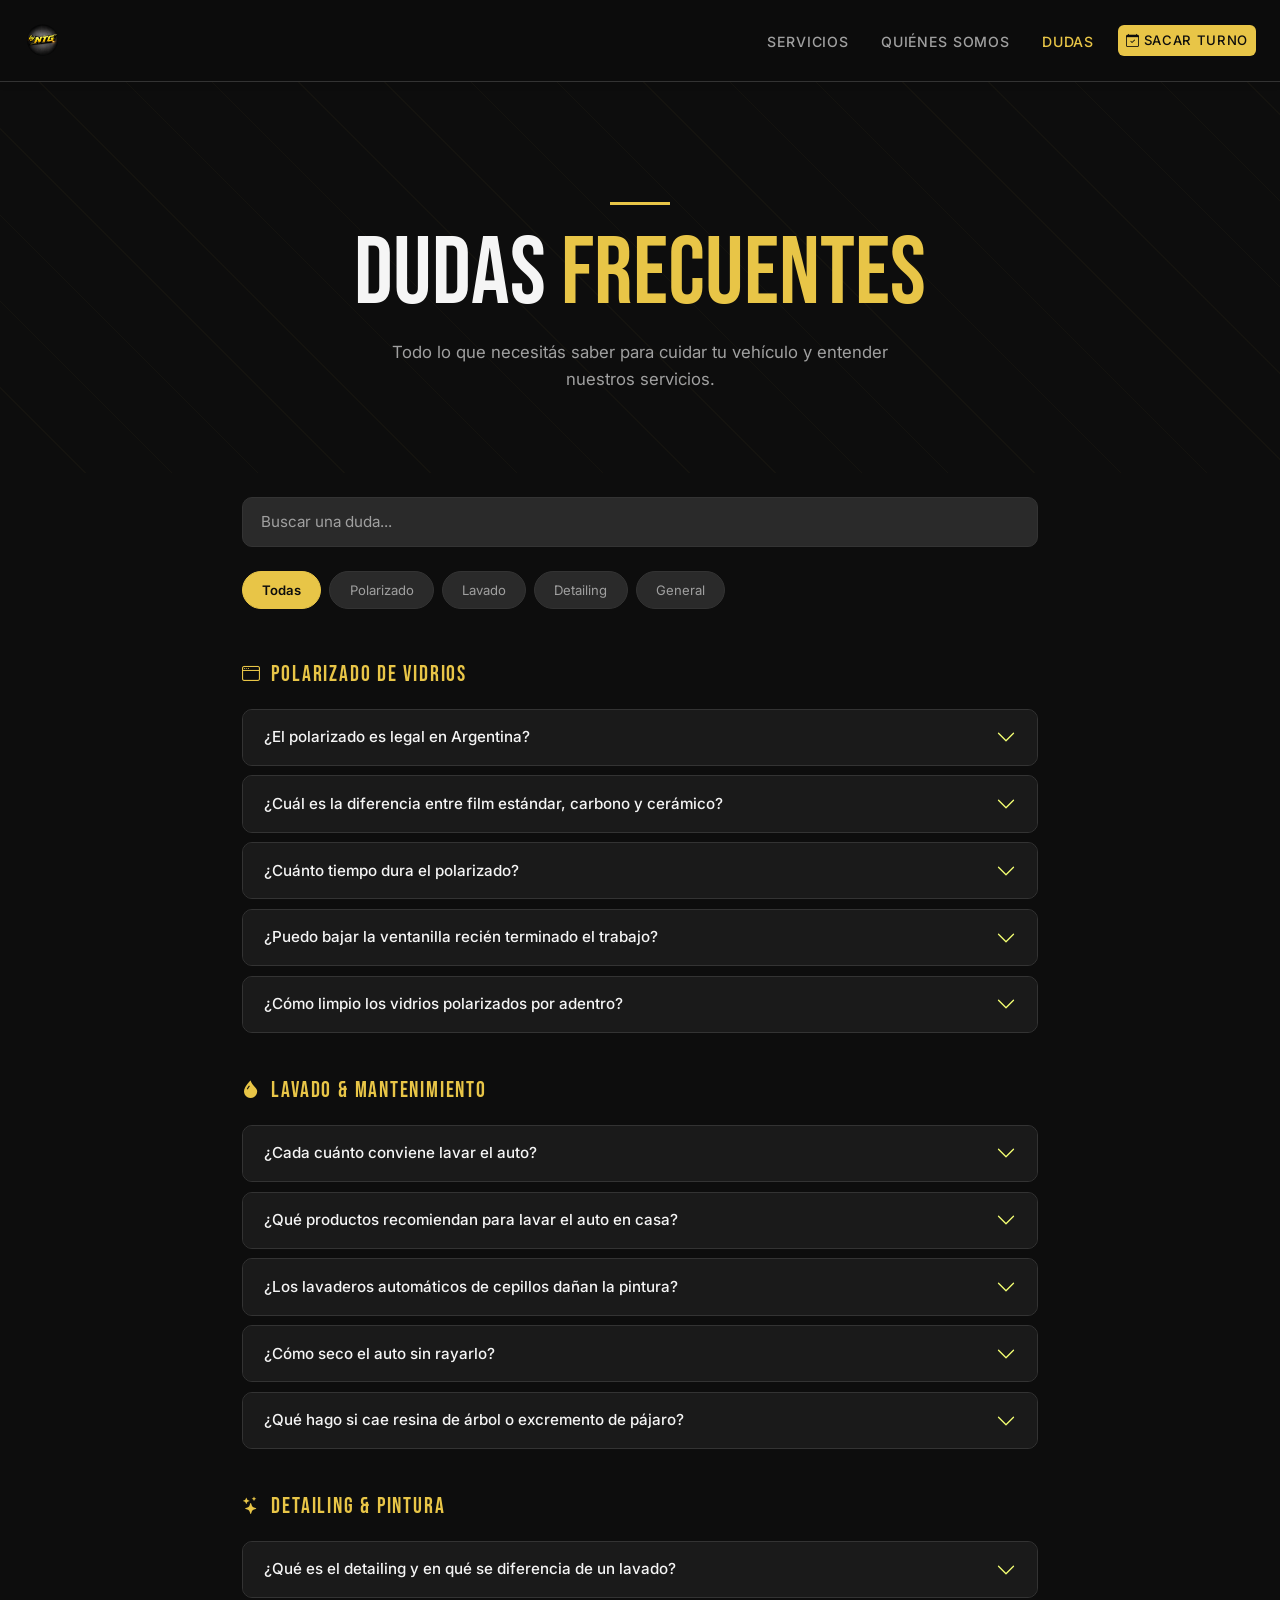
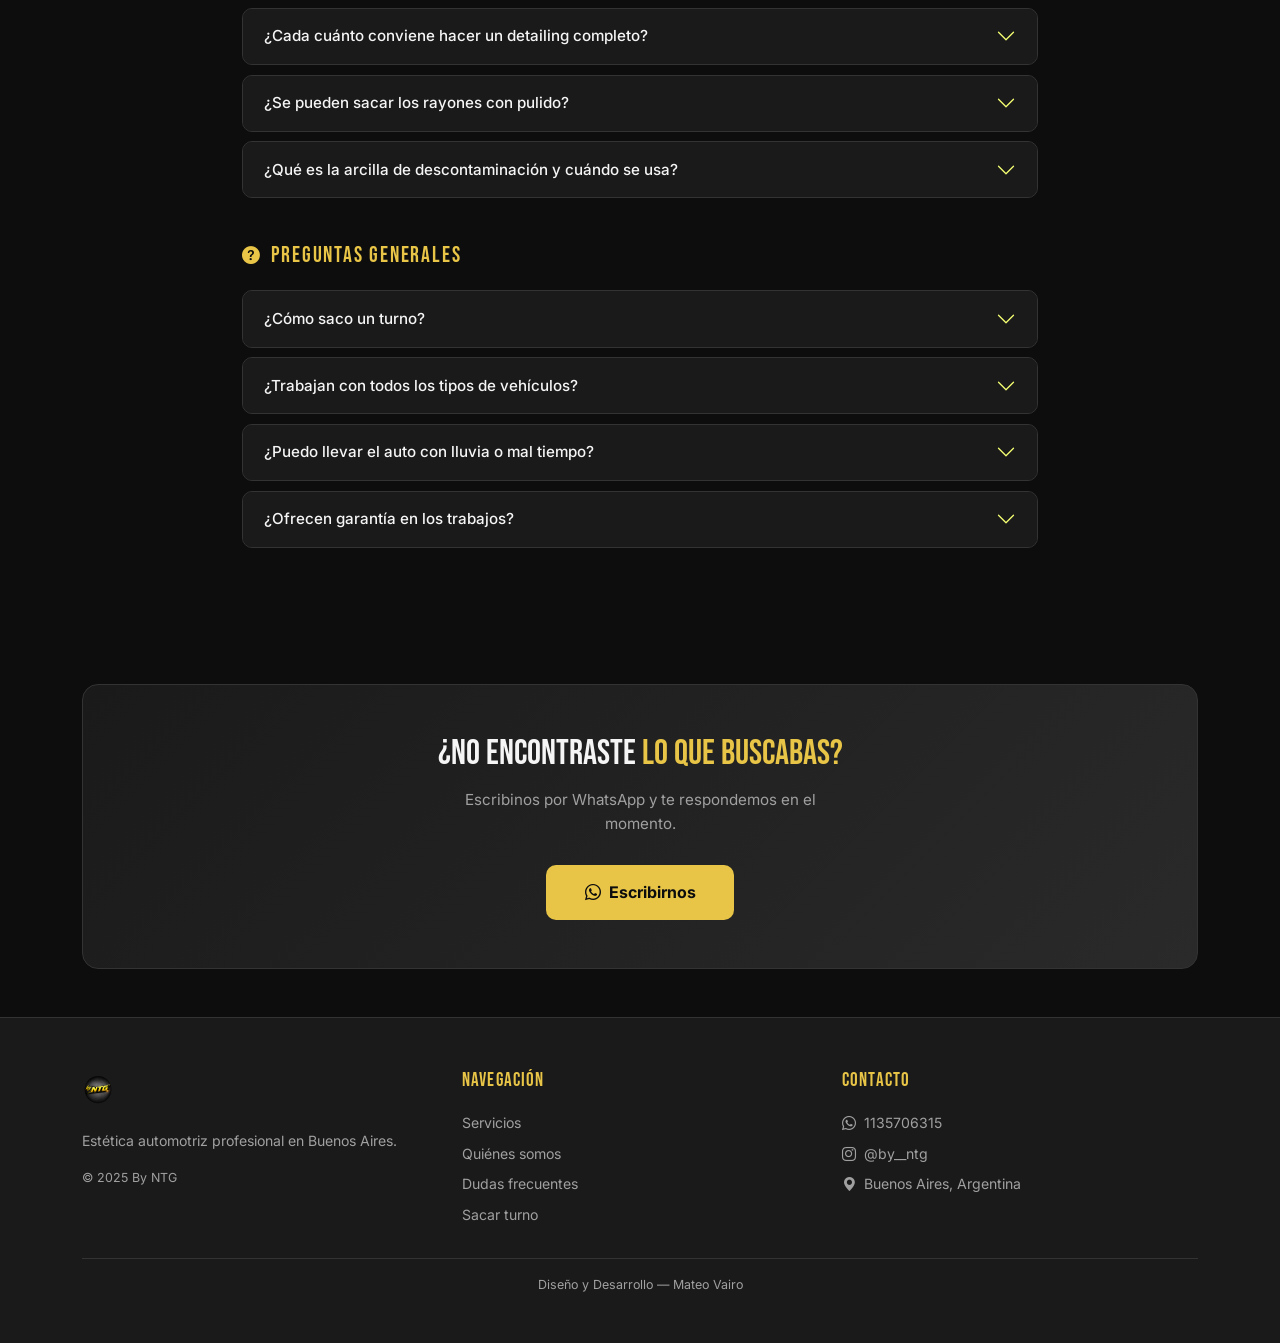
==== commit bec2522a: "cambio numero de telefona" ====
--- a/dudas.html
+++ b/dudas.html
@@ -349,7 +349,7 @@
     <div id="sinResultadosFaq" style="display:none; text-align:center; padding:3rem 0; color:var(--texto-suave);">
       <i class="bi bi-search d-block mb-2" style="font-size:2rem"></i>
       No encontramos una pregunta sobre eso.
-      <a href="https://wa.me/1135706071" style="color:var(--acento)">Preguntanos por WhatsApp</a>.
+      <a href="https://wa.me/1135706315" style="color:var(--acento)">Preguntanos por WhatsApp</a>.
     </div>
 
   </div>
@@ -361,7 +361,7 @@
     <div class="cta-turno">
       <h3>¿NO ENCONTRASTE <span>LO QUE BUSCABAS?</span></h3>
       <p>Escribinos por WhatsApp y te respondemos en el momento.</p>
-      <a href="https://wa.me/1135706071" class="btn-cta" target="_blank">
+      <a href="https://wa.me/1135706315" class="btn-cta" target="_blank">
         <i class="bi bi-whatsapp me-2"></i>Escribirnos
       </a>
     </div>
@@ -386,8 +386,8 @@
       </div>
       <div class="col-md-4">
         <p class="footer-titulo">CONTACTO</p>
-        <a href="https://wa.me/1135706071" class="footer-link" target="_blank">
-          <i class="bi bi-whatsapp me-2"></i>1135706071
+        <a href="https://wa.me/1135706315" class="footer-link" target="_blank">
+          <i class="bi bi-whatsapp me-2"></i>1135706315
         </a>
         <a href="https://www.instagram.com/by__ntg?igsh=MWk4cTJ5bm9mM2hoMQ==" class="footer-link" target="_blank">
           <i class="bi bi-instagram me-2"></i>@by__ntg
